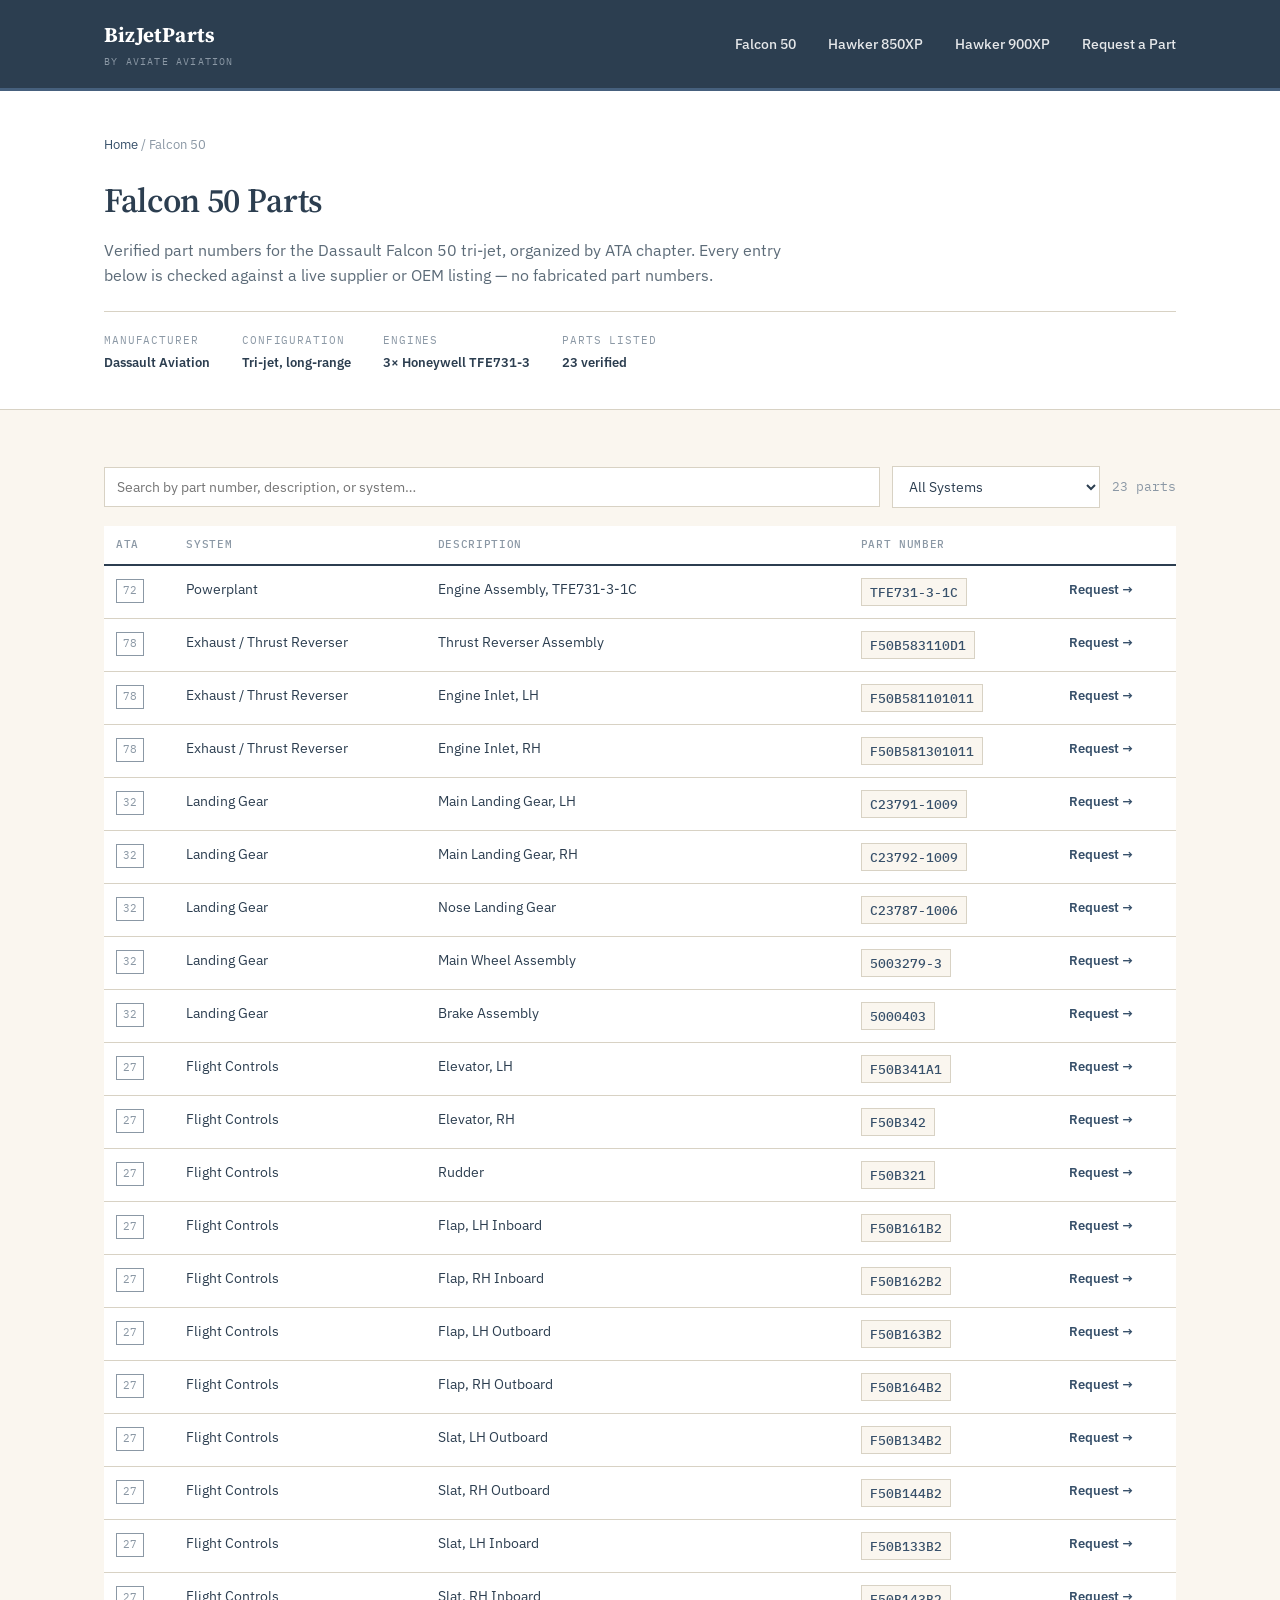
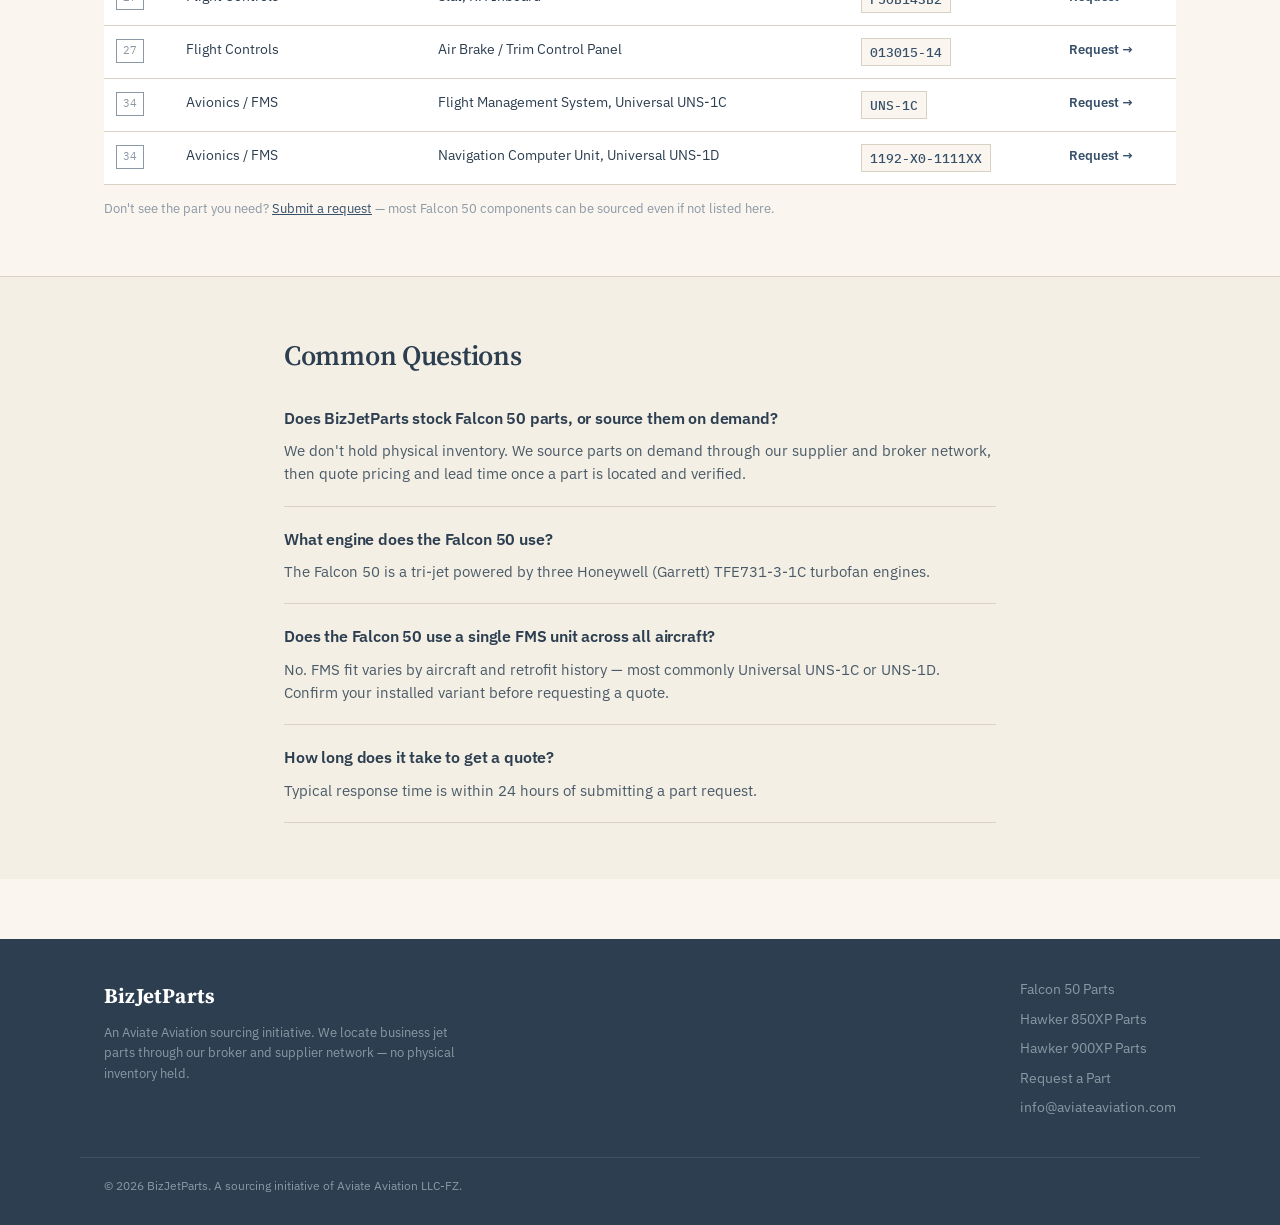
==== falcon-50/index.html @ a2034f8b "Add Falcon 50 parts page" ====
<!DOCTYPE html>
<html lang="en">
<head>
<meta charset="UTF-8">
<meta name="viewport" content="width=device-width, initial-scale=1.0">
<title>Falcon 50 Parts | Verified Part Numbers by ATA Chapter | BizJetParts</title>
<meta name="description" content="Dassault Falcon 50 parts sourcing — verified part numbers for TFE731-3 engines, landing gear, flight controls, and flap/slat assemblies. Submit a request and get a quote within 24 hours.">
<link rel="canonical" href="https://www.bizjetparts.com/falcon-50/">
<link rel="preconnect" href="https://fonts.googleapis.com">
<link rel="preconnect" href="https://fonts.gstatic.com" crossorigin>
<link rel="stylesheet" href="https://fonts.googleapis.com/css2?family=Source+Serif+4:opsz,wght@8..60,400;8..60,600;8..60,700&family=IBM+Plex+Sans:wght@400;500;600&family=IBM+Plex+Mono:wght@400;500&display=swap">
<meta name="theme-color" content="#2C3E50">
<link rel="icon" href="data:image/svg+xml,%3Csvg xmlns='http://www.w3.org/2000/svg' viewBox='0 0 100 100'%3E%3Crect width='100' height='100' fill='%232C3E50'/%3E%3Ctext x='50' y='68' font-size='60' fill='%23FAF6EF' text-anchor='middle' font-family='Georgia,serif'%3EB%3C/text%3E%3C/svg%3E">
<link rel="stylesheet" href="../css/style.css">

<meta property="og:title" content="Falcon 50 Parts | BizJetParts">
<meta property="og:description" content="Verified Dassault Falcon 50 part numbers by ATA chapter — engine, landing gear, and flight control components.">
<meta property="og:type" content="website">

<script type="application/ld+json">
{
  "@context": "https://schema.org",
  "@type": "BreadcrumbList",
  "itemListElement": [
    {"@type":"ListItem","position":1,"name":"Home","item":"https://www.bizjetparts.com/"},
    {"@type":"ListItem","position":2,"name":"Falcon 50 Parts","item":"https://www.bizjetparts.com/falcon-50/"}
  ]
}
</script>

<script type="application/ld+json">
{
  "@context": "https://schema.org",
  "@type": "ItemList",
  "name": "Dassault Falcon 50 Verified Parts",
  "itemListElement": [
    {"@type":"Product","position":1,"name":"Engine Assembly, TFE731-3-1C","sku":"TFE731-3-1C","category":"Powerplant","brand":"Honeywell","isAccessoryOrSparePartFor":"Dassault Falcon 50"},
    {"@type":"Product","position":2,"name":"Thrust Reverser Assembly","sku":"F50B583110D1","category":"Exhaust / Thrust Reverser","isAccessoryOrSparePartFor":"Dassault Falcon 50"},
    {"@type":"Product","position":3,"name":"Engine Inlet, LH","sku":"F50B581101011","category":"Exhaust / Thrust Reverser","isAccessoryOrSparePartFor":"Dassault Falcon 50"},
    {"@type":"Product","position":4,"name":"Main Landing Gear, LH","sku":"C23791-1009","category":"Landing Gear","isAccessoryOrSparePartFor":"Dassault Falcon 50"},
    {"@type":"Product","position":5,"name":"Nose Landing Gear","sku":"C23787-1006","category":"Landing Gear","isAccessoryOrSparePartFor":"Dassault Falcon 50"},
    {"@type":"Product","position":6,"name":"Main Wheel Assembly","sku":"5003279-3","category":"Landing Gear","isAccessoryOrSparePartFor":"Dassault Falcon 50"},
    {"@type":"Product","position":7,"name":"Elevator, LH","sku":"F50B341A1","category":"Flight Controls","isAccessoryOrSparePartFor":"Dassault Falcon 50"},
    {"@type":"Product","position":8,"name":"Rudder","sku":"F50B321","category":"Flight Controls","isAccessoryOrSparePartFor":"Dassault Falcon 50"},
    {"@type":"Product","position":9,"name":"Flight Management System, Universal UNS-1C","sku":"UNS-1C","category":"Avionics / FMS","brand":"Universal Avionics","isAccessoryOrSparePartFor":"Dassault Falcon 50"}
  ]
}
</script>

<script type="application/ld+json">
{
  "@context": "https://schema.org",
  "@type": "FAQPage",
  "mainEntity": [
    {
      "@type": "Question",
      "name": "Does BizJetParts stock Falcon 50 parts, or source them on demand?",
      "acceptedAnswer": {"@type": "Answer", "text": "BizJetParts does not hold physical inventory. We source Falcon 50 parts on demand through our supplier and broker network, then quote pricing and lead time once a part is located and verified."}
    },
    {
      "@type": "Question",
      "name": "What engine does the Falcon 50 use?",
      "acceptedAnswer": {"@type": "Answer", "text": "The Falcon 50 is a tri-jet powered by three Honeywell (Garrett) TFE731-3-1C turbofan engines."}
    },
    {
      "@type": "Question",
      "name": "Does the Falcon 50 use a single FMS unit across all aircraft?",
      "acceptedAnswer": {"@type": "Answer", "text": "No. Falcon 50 FMS fit varies by aircraft and retrofit history, most commonly Universal UNS-1C or UNS-1D units. Confirm the installed variant before requesting a quote."}
    },
    {
      "@type": "Question",
      "name": "How long does it take to get a quote on a Falcon 50 part?",
      "acceptedAnswer": {"@type": "Answer", "text": "Typical response time is within 24 hours of submitting a part request."}
    }
  ]
}
</script>
</head>
<body>

<header class="site-header">
  <div class="container">
    <a href="/" class="brand">BizJetParts<small>by Aviate Aviation</small></a>
    <nav class="main-nav">
      <a href="/falcon-50/">Falcon 50</a>
      <a href="/hawker-850xp/">Hawker 850XP</a>
      <a href="/hawker-900xp/">Hawker 900XP</a>
      <a href="/request/">Request a Part</a>
    </nav>
  </div>
</header>

<main>
  <section class="aircraft-hero">
    <div class="container">
      <div class="breadcrumb"><a href="/">Home</a> / Falcon 50</div>
      <h1>Falcon 50 Parts</h1>
      <p class="tagline">Verified part numbers for the Dassault Falcon 50 tri-jet, organized by ATA chapter. Every entry below is checked against a live supplier or OEM listing — no fabricated part numbers.</p>
      <div class="spec-strip">
        <div><div class="label">Manufacturer</div><div class="value">Dassault Aviation</div></div>
        <div><div class="label">Configuration</div><div class="value">Tri-jet, long-range</div></div>
        <div><div class="label">Engines</div><div class="value">3× Honeywell TFE731-3</div></div>
        <div><div class="label">Parts Listed</div><div class="value">23 verified</div></div>
      </div>
    </div>
  </section>

  <section class="section">
    <div class="container">
      <div class="parts-toolbar">
        <input type="text" id="partSearch" placeholder="Search by part number, description, or system…" onkeyup="filterParts()">
        <select id="systemFilter" onchange="filterParts()">
          <option value="">All Systems</option>
          <option value="Powerplant">Powerplant</option>
          <option value="Exhaust / Thrust Reverser">Exhaust / Thrust Reverser</option>
          <option value="Landing Gear">Landing Gear</option>
          <option value="Flight Controls">Flight Controls</option>
          <option value="Avionics / FMS">Avionics / FMS</option>
        </select>
        <span class="parts-count" id="partsCount">23 parts</span>
      </div>

      <div class="table-scroll">
      <table class="parts-table" id="partsTable">
        <thead>
          <tr><th>ATA</th><th>System</th><th>Description</th><th>Part Number</th><th></th></tr>
        </thead>
        <tbody>
          <tr data-system="Powerplant"><td><span class="ata-badge">72</span></td><td>Powerplant</td><td>Engine Assembly, TFE731-3-1C</td><td><span class="pn-tag">TFE731-3-1C</span></td><td><a class="req-link" href="/request/?part=TFE731-3-1C&ac=falcon-50">Request →</a></td></tr>
          <tr data-system="Exhaust / Thrust Reverser"><td><span class="ata-badge">78</span></td><td>Exhaust / Thrust Reverser</td><td>Thrust Reverser Assembly</td><td><span class="pn-tag">F50B583110D1</span></td><td><a class="req-link" href="/request/?part=F50B583110D1&ac=falcon-50">Request →</a></td></tr>
          <tr data-system="Exhaust / Thrust Reverser"><td><span class="ata-badge">78</span></td><td>Exhaust / Thrust Reverser</td><td>Engine Inlet, LH</td><td><span class="pn-tag">F50B581101011</span></td><td><a class="req-link" href="/request/?part=F50B581101011&ac=falcon-50">Request →</a></td></tr>
          <tr data-system="Exhaust / Thrust Reverser"><td><span class="ata-badge">78</span></td><td>Exhaust / Thrust Reverser</td><td>Engine Inlet, RH</td><td><span class="pn-tag">F50B581301011</span></td><td><a class="req-link" href="/request/?part=F50B581301011&ac=falcon-50">Request →</a></td></tr>
          <tr data-system="Landing Gear"><td><span class="ata-badge">32</span></td><td>Landing Gear</td><td>Main Landing Gear, LH</td><td><span class="pn-tag">C23791-1009</span></td><td><a class="req-link" href="/request/?part=C23791-1009&ac=falcon-50">Request →</a></td></tr>
          <tr data-system="Landing Gear"><td><span class="ata-badge">32</span></td><td>Landing Gear</td><td>Main Landing Gear, RH</td><td><span class="pn-tag">C23792-1009</span></td><td><a class="req-link" href="/request/?part=C23792-1009&ac=falcon-50">Request →</a></td></tr>
          <tr data-system="Landing Gear"><td><span class="ata-badge">32</span></td><td>Landing Gear</td><td>Nose Landing Gear</td><td><span class="pn-tag">C23787-1006</span></td><td><a class="req-link" href="/request/?part=C23787-1006&ac=falcon-50">Request →</a></td></tr>
          <tr data-system="Landing Gear"><td><span class="ata-badge">32</span></td><td>Landing Gear</td><td>Main Wheel Assembly</td><td><span class="pn-tag">5003279-3</span></td><td><a class="req-link" href="/request/?part=5003279-3&ac=falcon-50">Request →</a></td></tr>
          <tr data-system="Landing Gear"><td><span class="ata-badge">32</span></td><td>Landing Gear</td><td>Brake Assembly</td><td><span class="pn-tag">5000403</span></td><td><a class="req-link" href="/request/?part=5000403&ac=falcon-50">Request →</a></td></tr>
          <tr data-system="Flight Controls"><td><span class="ata-badge">27</span></td><td>Flight Controls</td><td>Elevator, LH</td><td><span class="pn-tag">F50B341A1</span></td><td><a class="req-link" href="/request/?part=F50B341A1&ac=falcon-50">Request →</a></td></tr>
          <tr data-system="Flight Controls"><td><span class="ata-badge">27</span></td><td>Flight Controls</td><td>Elevator, RH</td><td><span class="pn-tag">F50B342</span></td><td><a class="req-link" href="/request/?part=F50B342&ac=falcon-50">Request →</a></td></tr>
          <tr data-system="Flight Controls"><td><span class="ata-badge">27</span></td><td>Flight Controls</td><td>Rudder</td><td><span class="pn-tag">F50B321</span></td><td><a class="req-link" href="/request/?part=F50B321&ac=falcon-50">Request →</a></td></tr>
          <tr data-system="Flight Controls"><td><span class="ata-badge">27</span></td><td>Flight Controls</td><td>Flap, LH Inboard</td><td><span class="pn-tag">F50B161B2</span></td><td><a class="req-link" href="/request/?part=F50B161B2&ac=falcon-50">Request →</a></td></tr>
          <tr data-system="Flight Controls"><td><span class="ata-badge">27</span></td><td>Flight Controls</td><td>Flap, RH Inboard</td><td><span class="pn-tag">F50B162B2</span></td><td><a class="req-link" href="/request/?part=F50B162B2&ac=falcon-50">Request →</a></td></tr>
          <tr data-system="Flight Controls"><td><span class="ata-badge">27</span></td><td>Flight Controls</td><td>Flap, LH Outboard</td><td><span class="pn-tag">F50B163B2</span></td><td><a class="req-link" href="/request/?part=F50B163B2&ac=falcon-50">Request →</a></td></tr>
          <tr data-system="Flight Controls"><td><span class="ata-badge">27</span></td><td>Flight Controls</td><td>Flap, RH Outboard</td><td><span class="pn-tag">F50B164B2</span></td><td><a class="req-link" href="/request/?part=F50B164B2&ac=falcon-50">Request →</a></td></tr>
          <tr data-system="Flight Controls"><td><span class="ata-badge">27</span></td><td>Flight Controls</td><td>Slat, LH Outboard</td><td><span class="pn-tag">F50B134B2</span></td><td><a class="req-link" href="/request/?part=F50B134B2&ac=falcon-50">Request →</a></td></tr>
          <tr data-system="Flight Controls"><td><span class="ata-badge">27</span></td><td>Flight Controls</td><td>Slat, RH Outboard</td><td><span class="pn-tag">F50B144B2</span></td><td><a class="req-link" href="/request/?part=F50B144B2&ac=falcon-50">Request →</a></td></tr>
          <tr data-system="Flight Controls"><td><span class="ata-badge">27</span></td><td>Flight Controls</td><td>Slat, LH Inboard</td><td><span class="pn-tag">F50B133B2</span></td><td><a class="req-link" href="/request/?part=F50B133B2&ac=falcon-50">Request →</a></td></tr>
          <tr data-system="Flight Controls"><td><span class="ata-badge">27</span></td><td>Flight Controls</td><td>Slat, RH Inboard</td><td><span class="pn-tag">F50B143B2</span></td><td><a class="req-link" href="/request/?part=F50B143B2&ac=falcon-50">Request →</a></td></tr>
          <tr data-system="Flight Controls"><td><span class="ata-badge">27</span></td><td>Flight Controls</td><td>Air Brake / Trim Control Panel</td><td><span class="pn-tag">013015-14</span></td><td><a class="req-link" href="/request/?part=013015-14&ac=falcon-50">Request →</a></td></tr>
          <tr data-system="Avionics / FMS"><td><span class="ata-badge">34</span></td><td>Avionics / FMS</td><td>Flight Management System, Universal UNS-1C</td><td><span class="pn-tag">UNS-1C</span></td><td><a class="req-link" href="/request/?part=UNS-1C&ac=falcon-50">Request →</a></td></tr>
          <tr data-system="Avionics / FMS"><td><span class="ata-badge">34</span></td><td>Avionics / FMS</td><td>Navigation Computer Unit, Universal UNS-1D</td><td><span class="pn-tag">1192-X0-1111XX</span></td><td><a class="req-link" href="/request/?part=1192-X0-1111XX&ac=falcon-50">Request →</a></td></tr>
        </tbody>
      </table>
      </div>
      <p style="font-size:13px; color:var(--steel); margin-top:14px;">Don't see the part you need? <a href="/request/?ac=falcon-50">Submit a request</a> — most Falcon 50 components can be sourced even if not listed here.</p>
    </div>
  </section>

  <section class="section" style="background:#F3EFE4; border-top:1px solid var(--rule);">
    <div class="container" style="max-width:760px;">
      <h2>Common Questions</h2>
      <div class="faq-item">
        <h3>Does BizJetParts stock Falcon 50 parts, or source them on demand?</h3>
        <p>We don't hold physical inventory. We source parts on demand through our supplier and broker network, then quote pricing and lead time once a part is located and verified.</p>
      </div>
      <div class="faq-item">
        <h3>What engine does the Falcon 50 use?</h3>
        <p>The Falcon 50 is a tri-jet powered by three Honeywell (Garrett) TFE731-3-1C turbofan engines.</p>
      </div>
      <div class="faq-item">
        <h3>Does the Falcon 50 use a single FMS unit across all aircraft?</h3>
        <p>No. FMS fit varies by aircraft and retrofit history — most commonly Universal UNS-1C or UNS-1D. Confirm your installed variant before requesting a quote.</p>
      </div>
      <div class="faq-item">
        <h3>How long does it take to get a quote?</h3>
        <p>Typical response time is within 24 hours of submitting a part request.</p>
      </div>
    </div>
  </section>
</main>

<footer class="site-footer">
  <div class="container foot-grid">
    <div class="brand-block">
      <a href="/" class="brand">BizJetParts</a>
      <p>An Aviate Aviation sourcing initiative. We locate business jet parts through our broker and supplier network — no physical inventory held.</p>
    </div>
    <div class="foot-links">
      <a href="/falcon-50/">Falcon 50 Parts</a>
      <a href="/hawker-850xp/">Hawker 850XP Parts</a>
      <a href="/hawker-900xp/">Hawker 900XP Parts</a>
      <a href="/request/">Request a Part</a>
      <a href="mailto:info@aviateaviation.com">info@aviateaviation.com</a>
    </div>
  </div>
  <div class="container copyright">© 2026 BizJetParts. A sourcing initiative of Aviate Aviation LLC-FZ.</div>
</footer>

<script>
function filterParts() {
  const q = document.getElementById('partSearch').value.toLowerCase();
  const sys = document.getElementById('systemFilter').value;
  const rows = document.querySelectorAll('#partsTable tbody tr');
  let visible = 0;
  rows.forEach(r => {
    const text = r.textContent.toLowerCase();
    const matchesText = text.includes(q);
    const matchesSys = !sys || r.dataset.system === sys;
    const show = matchesText && matchesSys;
    r.style.display = show ? '' : 'none';
    if (show) visible++;
  });
  document.getElementById('partsCount').textContent = visible + ' parts';
}
</script>

</body>
</html>
---- css/style.css ----
:root {
  --charcoal: #2C3E50;
  --cream: #FAF6EF;
  --slate: #46607D;
  --slate-dark: #37506A;
  --steel: #8B98A5;
  --white: #FFFFFF;
  --rule: #D8D2C4;
}

* { margin: 0; padding: 0; box-sizing: border-box; }

html { scroll-behavior: smooth; }

body {
  font-family: 'IBM Plex Sans', -apple-system, sans-serif;
  background: var(--cream);
  color: var(--charcoal);
  line-height: 1.6;
  font-size: 16px;
}

h1, h2, h3 {
  font-family: 'Source Serif 4', Georgia, serif;
  font-weight: 600;
  color: var(--charcoal);
  letter-spacing: -0.01em;
}

a { color: var(--slate-dark); }
a:focus-visible, button:focus-visible, input:focus-visible, select:focus-visible {
  outline: 2px solid var(--slate-dark);
  outline-offset: 2px;
}

.container { max-width: 1120px; margin: 0 auto; padding: 0 24px; }

/* HEADER */
header.site-header {
  background: var(--charcoal);
  border-bottom: 3px solid var(--slate);
}
header.site-header .container {
  display: flex; align-items: center; justify-content: space-between;
  padding: 18px 24px;
}
.brand {
  font-family: 'Source Serif 4', serif;
  font-size: 21px; font-weight: 700; color: var(--white);
  text-decoration: none; letter-spacing: 0.01em;
}
.brand small {
  display: block; font-family: 'IBM Plex Mono', monospace;
  font-size: 10px; font-weight: 400; letter-spacing: 0.12em;
  color: var(--steel); text-transform: uppercase; margin-top: 2px;
}
nav.main-nav a {
  color: var(--white); text-decoration: none; margin-left: 28px;
  font-size: 14px; font-weight: 500; opacity: 0.88;
}
nav.main-nav a:hover { opacity: 1; text-decoration: underline; }

/* HERO */
.hero {
  padding: 64px 0 56px; border-bottom: 1px solid var(--rule);
}
.hero .eyebrow {
  font-family: 'IBM Plex Mono', monospace; font-size: 12px;
  letter-spacing: 0.14em; text-transform: uppercase; color: var(--slate-dark);
  margin-bottom: 14px; display: block;
}
.hero h1 { font-size: 40px; line-height: 1.15; max-width: 780px; margin-bottom: 18px; }
.hero p.lede { font-size: 18px; color: #4a5a68; max-width: 620px; margin-bottom: 28px; }
.hero-actions { display: flex; gap: 14px; flex-wrap: wrap; }

.btn {
  display: inline-block; padding: 13px 26px; font-size: 15px; font-weight: 600;
  text-decoration: none; border-radius: 2px; font-family: 'IBM Plex Sans', sans-serif;
  transition: background 0.15s, color 0.15s;
}
.btn-primary { background: var(--slate); color: var(--white); }
.btn-primary:hover { background: var(--slate-dark); }
.btn-secondary { background: transparent; color: var(--charcoal); border: 1.5px solid var(--charcoal); }
.btn-secondary:hover { background: var(--charcoal); color: var(--white); }

/* AIRCRAFT GRID */
.section { padding: 56px 0; }
.section h2 { font-size: 28px; margin-bottom: 8px; }
.section .section-sub { color: #5c6b78; margin-bottom: 32px; max-width: 640px; }

.aircraft-grid {
  display: grid; grid-template-columns: repeat(auto-fit, minmax(280px, 1fr)); gap: 20px;
}
.aircraft-card {
  background: var(--white); border: 1px solid var(--rule); padding: 26px;
  text-decoration: none; color: var(--charcoal); display: block;
  transition: border-color 0.15s, transform 0.15s;
}
.aircraft-card:hover { border-color: var(--slate); transform: translateY(-2px); }
.aircraft-card .plate {
  font-family: 'IBM Plex Mono', monospace; font-size: 11px; color: var(--steel);
  letter-spacing: 0.08em; margin-bottom: 10px; text-transform: uppercase;
}
.aircraft-card h3 { font-size: 21px; margin-bottom: 8px; }
.aircraft-card p { font-size: 14px; color: #5c6b78; margin-bottom: 14px; }
.aircraft-card .count {
  font-family: 'IBM Plex Mono', monospace; font-size: 13px; color: var(--slate-dark); font-weight: 500;
}

/* HOW IT WORKS */
.steps { display: grid; grid-template-columns: repeat(3, 1fr); gap: 28px; }
.step .num {
  font-family: 'IBM Plex Mono', monospace; font-size: 13px; color: var(--slate-dark);
  border: 1px solid var(--slate); width: 30px; height: 30px; display: flex;
  align-items: center; justify-content: center; margin-bottom: 14px;
}
.step h3 { font-size: 17px; margin-bottom: 8px; font-family: 'IBM Plex Sans', sans-serif; font-weight: 600; }
.step p { font-size: 14px; color: #5c6b78; }

/* AIRCRAFT PAGE HEADER */
.aircraft-hero { background: var(--white); border-bottom: 1px solid var(--rule); padding: 44px 0 36px; }
.breadcrumb { font-size: 13px; color: var(--steel); margin-bottom: 18px; }
.breadcrumb a { color: var(--slate-dark); text-decoration: none; }
.aircraft-hero h1 { font-size: 34px; margin-bottom: 10px; }
.aircraft-hero .tagline { color: #5c6b78; font-size: 16px; max-width: 680px; margin-bottom: 22px; }
.spec-strip { display: flex; gap: 32px; flex-wrap: wrap; border-top: 1px solid var(--rule); padding-top: 20px; }
.spec-strip div { font-size: 13px; }
.spec-strip .label { font-family: 'IBM Plex Mono', monospace; text-transform: uppercase; letter-spacing: 0.08em; color: var(--steel); font-size: 11px; margin-bottom: 3px; }
.spec-strip .value { font-weight: 600; }

/* PARTS TABLE */
.parts-toolbar { display: flex; gap: 12px; margin-bottom: 18px; flex-wrap: wrap; align-items: center; }
.parts-toolbar input, .parts-toolbar select {
  font-family: 'IBM Plex Sans', sans-serif; font-size: 14px; padding: 10px 12px;
  border: 1px solid var(--rule); background: var(--white); color: var(--charcoal);
}
.parts-toolbar input { flex: 1; min-width: 220px; }
.parts-count { font-size: 13px; color: var(--steel); margin-left: auto; font-family: 'IBM Plex Mono', monospace; }

table.parts-table { width: 100%; border-collapse: collapse; background: var(--white); font-size: 14px; }
table.parts-table thead th {
  text-align: left; font-family: 'IBM Plex Mono', monospace; font-size: 11px;
  text-transform: uppercase; letter-spacing: 0.06em; color: var(--steel);
  border-bottom: 2px solid var(--charcoal); padding: 10px 12px; font-weight: 500;
}
table.parts-table tbody td { padding: 12px; border-bottom: 1px solid var(--rule); vertical-align: top; }
table.parts-table tbody tr:hover { background: #F3EFE4; }
.pn-tag {
  display: inline-block; font-family: 'IBM Plex Mono', monospace; font-size: 12.5px;
  background: var(--cream); border: 1px solid var(--rule); padding: 3px 8px;
  color: var(--slate-dark); font-weight: 500;
}
.ata-badge {
  display: inline-block; font-family: 'IBM Plex Mono', monospace; font-size: 11px;
  border: 1px solid var(--steel); color: var(--steel); padding: 2px 6px; min-width: 24px;
  text-align: center;
}
.req-link { font-size: 13px; font-weight: 600; text-decoration: none; white-space: nowrap; }

/* FORM */
.form-wrap { max-width: 620px; }
.field { margin-bottom: 20px; }
.field label { display: block; font-size: 13px; font-weight: 600; margin-bottom: 6px; }
.field .hint { font-size: 12.5px; color: var(--steel); margin-top: 4px; }
.field input, .field select, .field textarea {
  width: 100%; padding: 11px 13px; font-family: 'IBM Plex Sans', sans-serif;
  font-size: 15px; border: 1px solid var(--rule); background: var(--white); color: var(--charcoal);
}
.field input:focus, .field select:focus, .field textarea:focus { border-color: var(--slate); }
.field-row { display: grid; grid-template-columns: 1fr 1fr; gap: 16px; }

/* FAQ */
.faq-item { border-bottom: 1px solid var(--rule); padding: 20px 0; }
.faq-item h3 { font-size: 16px; font-family: 'IBM Plex Sans', sans-serif; font-weight: 600; margin-bottom: 8px; }
.faq-item p { font-size: 14.5px; color: #4a5a68; }

/* FOOTER */
footer.site-footer { background: var(--charcoal); color: var(--white); padding: 40px 0 30px; margin-top: 60px; }
footer.site-footer .foot-grid { display: flex; justify-content: space-between; flex-wrap: wrap; gap: 24px; }
footer.site-footer .brand-block .brand { color: var(--white); }
footer.site-footer p { font-size: 13px; color: var(--steel); max-width: 360px; margin-top: 10px; }
footer.site-footer .foot-links a { display: block; color: var(--steel); text-decoration: none; font-size: 13.5px; margin-bottom: 8px; }
footer.site-footer .foot-links a:hover { color: var(--white); }
footer.site-footer .copyright { border-top: 1px solid #3d5165; margin-top: 30px; padding-top: 18px; font-size: 12px; color: var(--steel); }

/* Table horizontal scroll wrapper for small screens */
.table-scroll { overflow-x: auto; -webkit-overflow-scrolling: touch; }
.table-scroll table.parts-table { min-width: 640px; }

@media (max-width: 860px) {
  header.site-header .container { flex-wrap: wrap; row-gap: 12px; }
  nav.main-nav {
    width: 100%; display: flex; gap: 0; overflow-x: auto;
    -webkit-overflow-scrolling: touch; padding-bottom: 2px;
  }
  nav.main-nav a { margin-left: 0; margin-right: 22px; white-space: nowrap; flex-shrink: 0; }
}

@media (max-width: 720px) {
  .steps { grid-template-columns: 1fr; }
  .hero { padding: 44px 0 40px; }
  .hero h1 { font-size: 28px; }
  .hero p.lede { font-size: 16px; }
  .aircraft-hero h1 { font-size: 26px; }
  .field-row { grid-template-columns: 1fr; }
  .parts-toolbar { flex-direction: column; align-items: stretch; }
  .parts-toolbar select { width: 100%; }
  .parts-count { margin-left: 0; text-align: right; }
  .spec-strip { gap: 18px 24px; }
  .container { padding: 0 18px; }
  .btn { width: 100%; text-align: center; }
  .hero-actions { flex-direction: column; }
}

@media (max-width: 420px) {
  .hero h1 { font-size: 24px; }
  table.parts-table thead th, table.parts-table tbody td { padding: 9px 8px; font-size: 13px; }
}
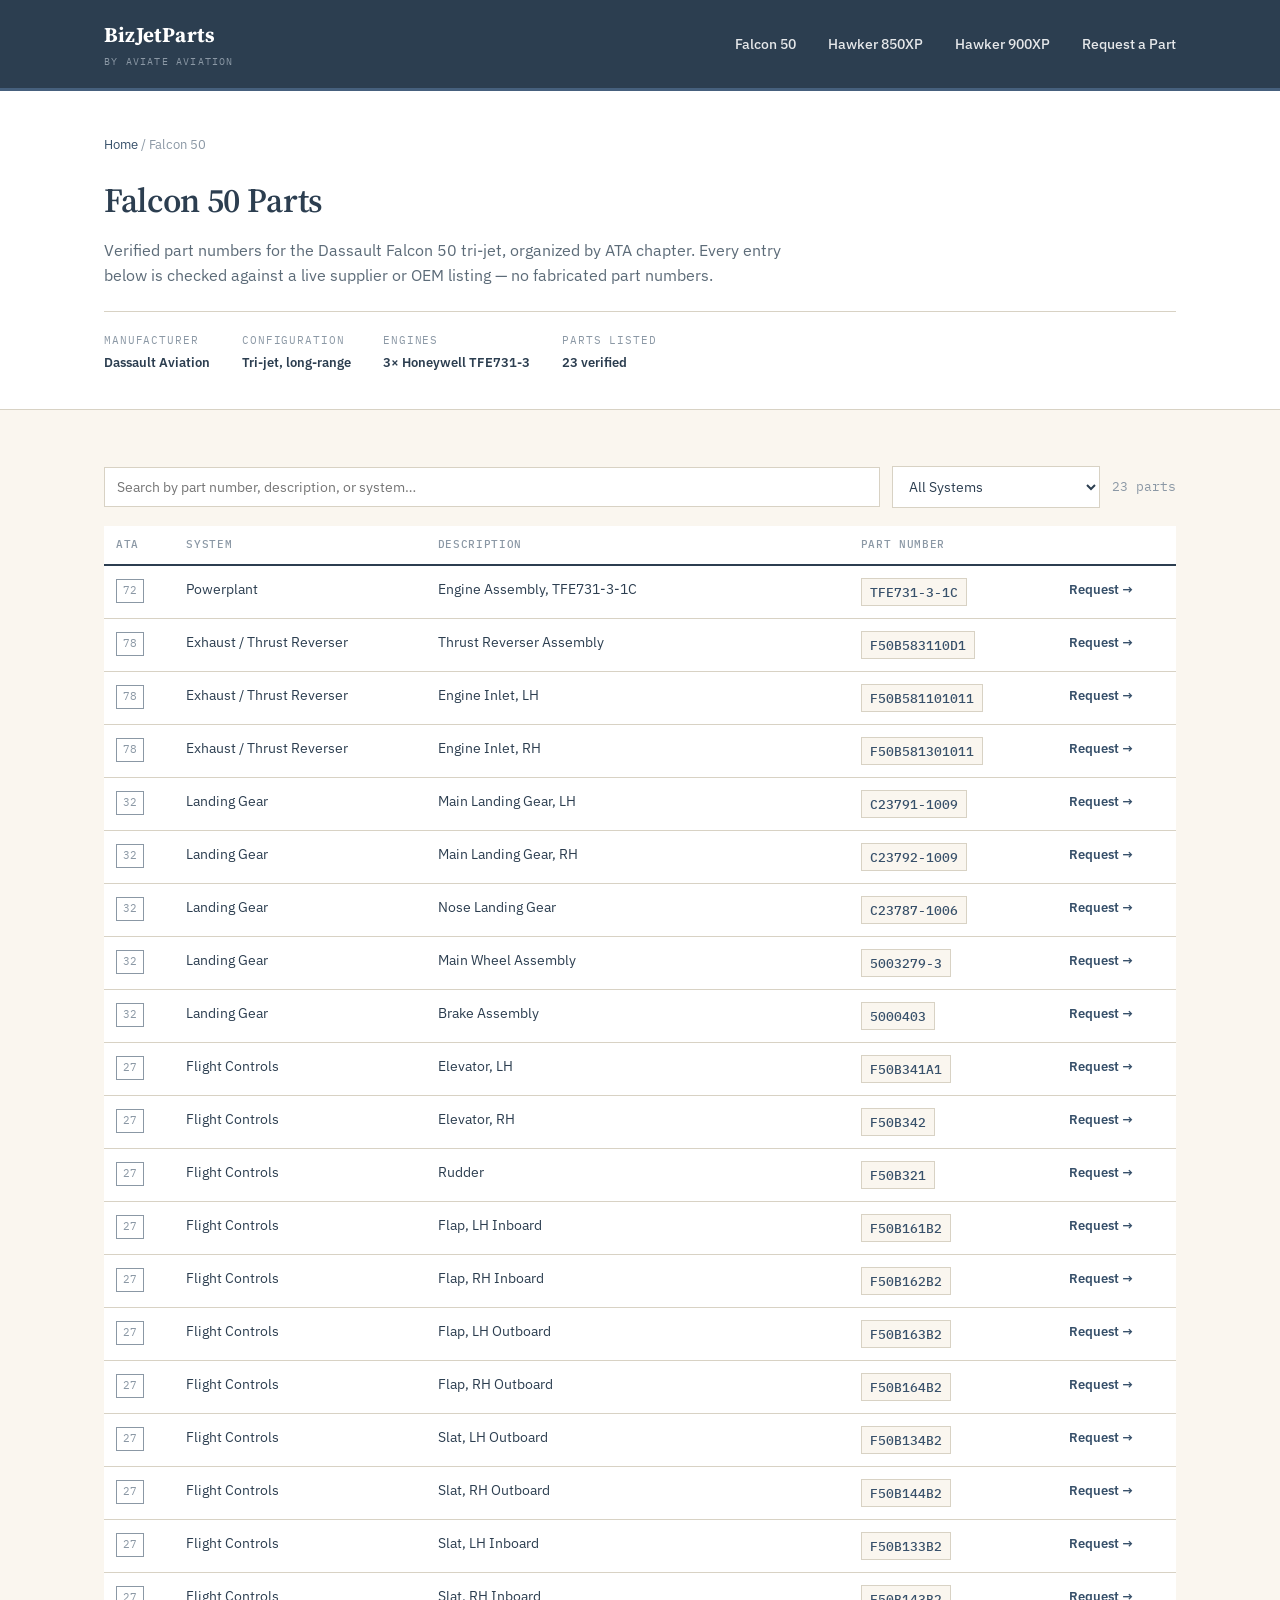
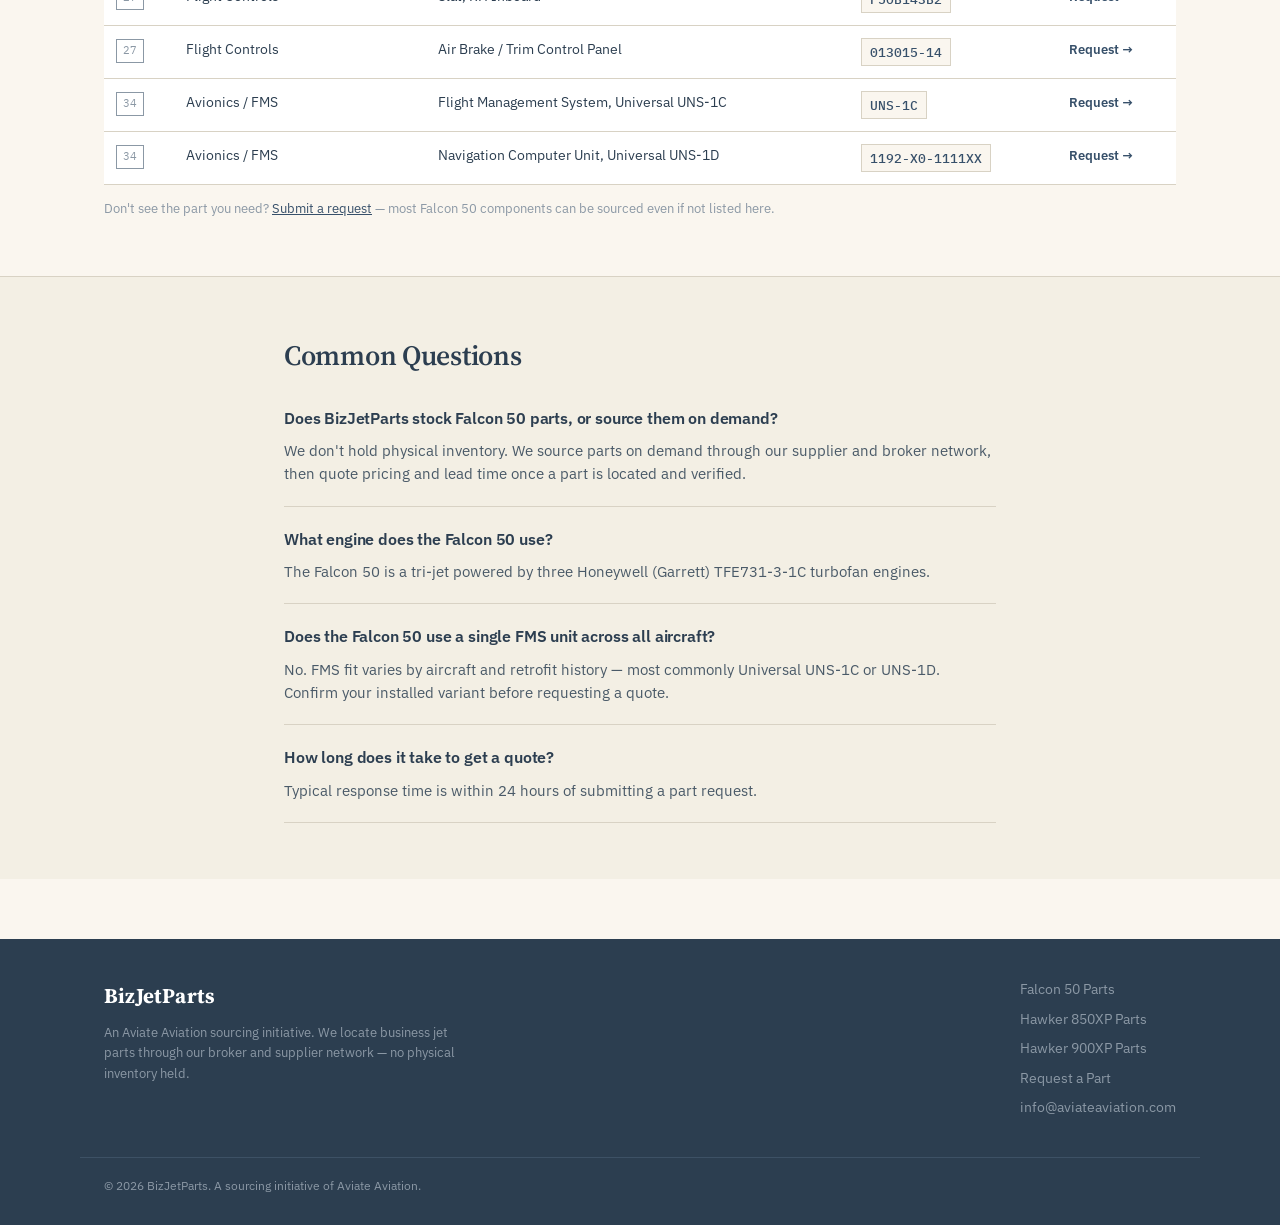
==== commit 7dbd6ac3: "Simplify legal name to Aviate Aviation in footer" ====
--- a/falcon-50/index.html
+++ b/falcon-50/index.html
@@ -193,7 +193,7 @@
       <a href="mailto:info@aviateaviation.com">info@aviateaviation.com</a>
     </div>
   </div>
-  <div class="container copyright">© 2026 BizJetParts. A sourcing initiative of Aviate Aviation LLC-FZ.</div>
+  <div class="container copyright">© 2026 BizJetParts. A sourcing initiative of Aviate Aviation.</div>
 </footer>
 
 <script>
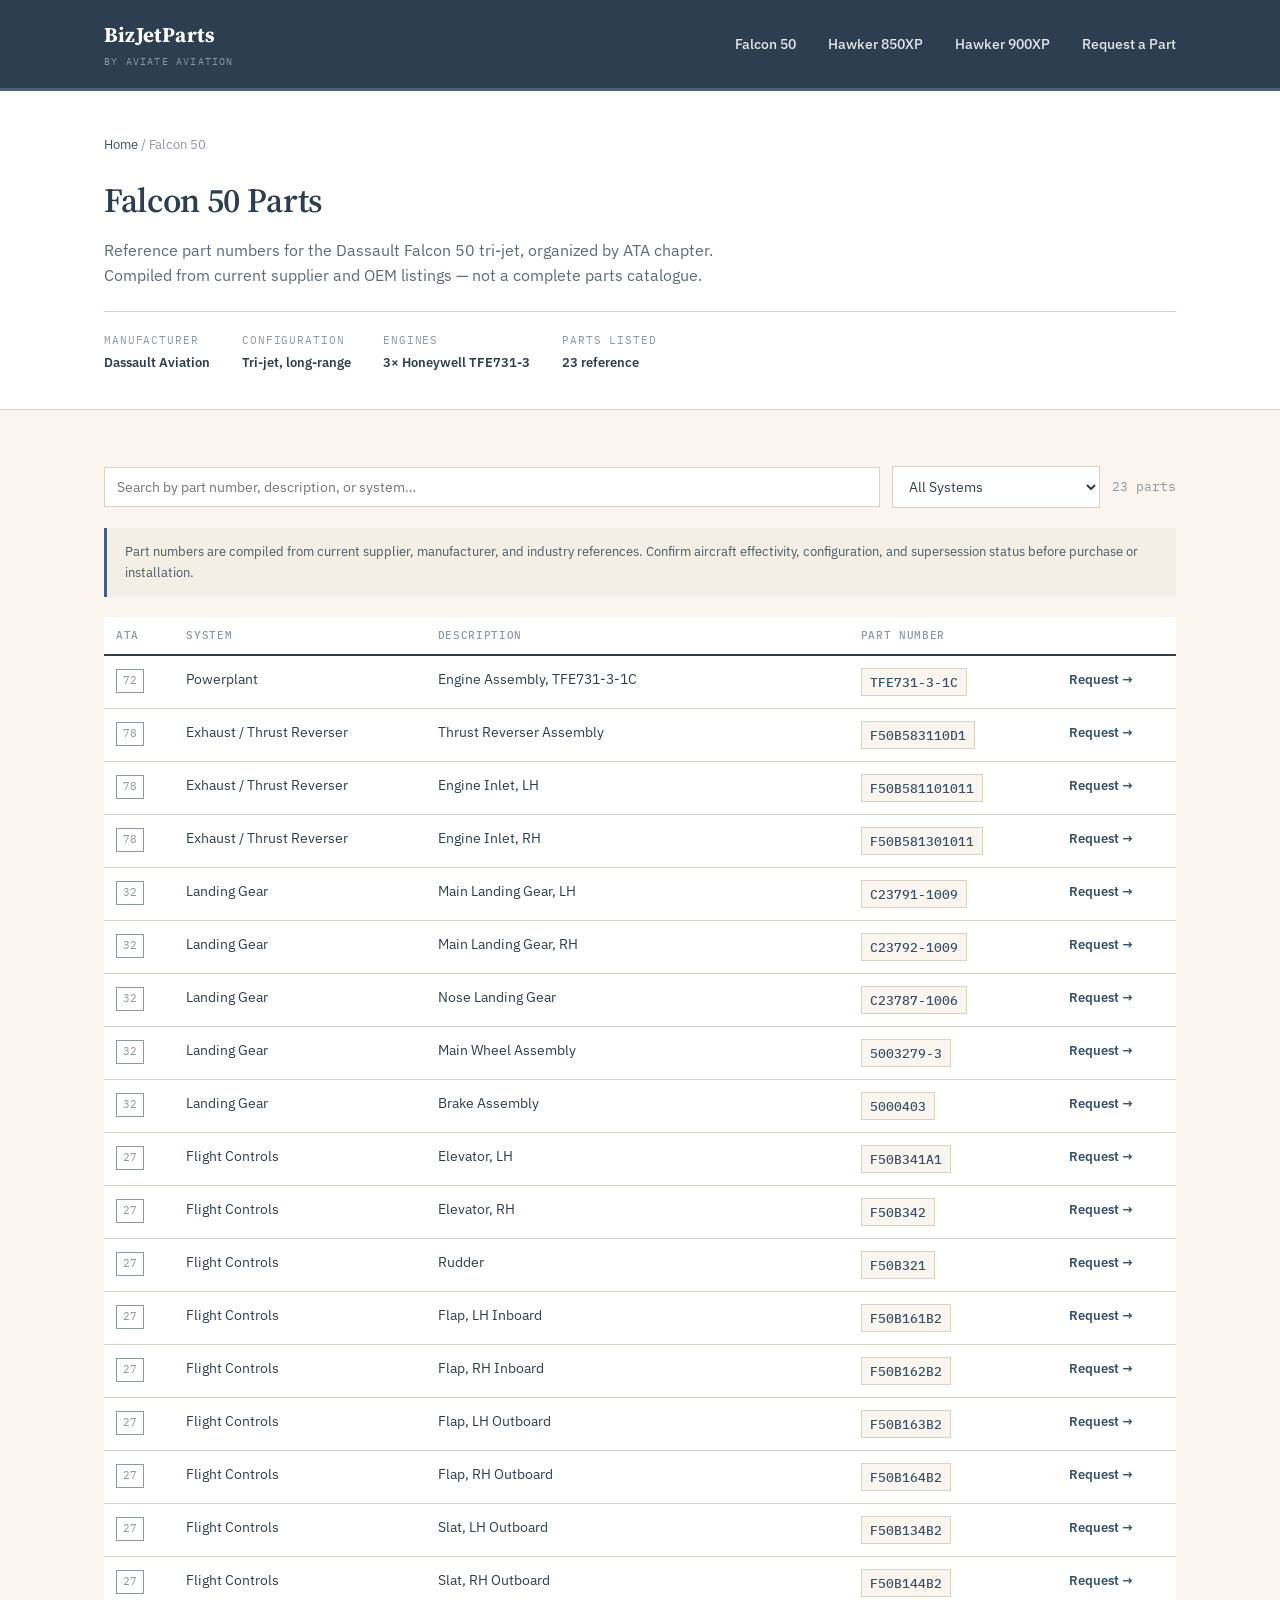
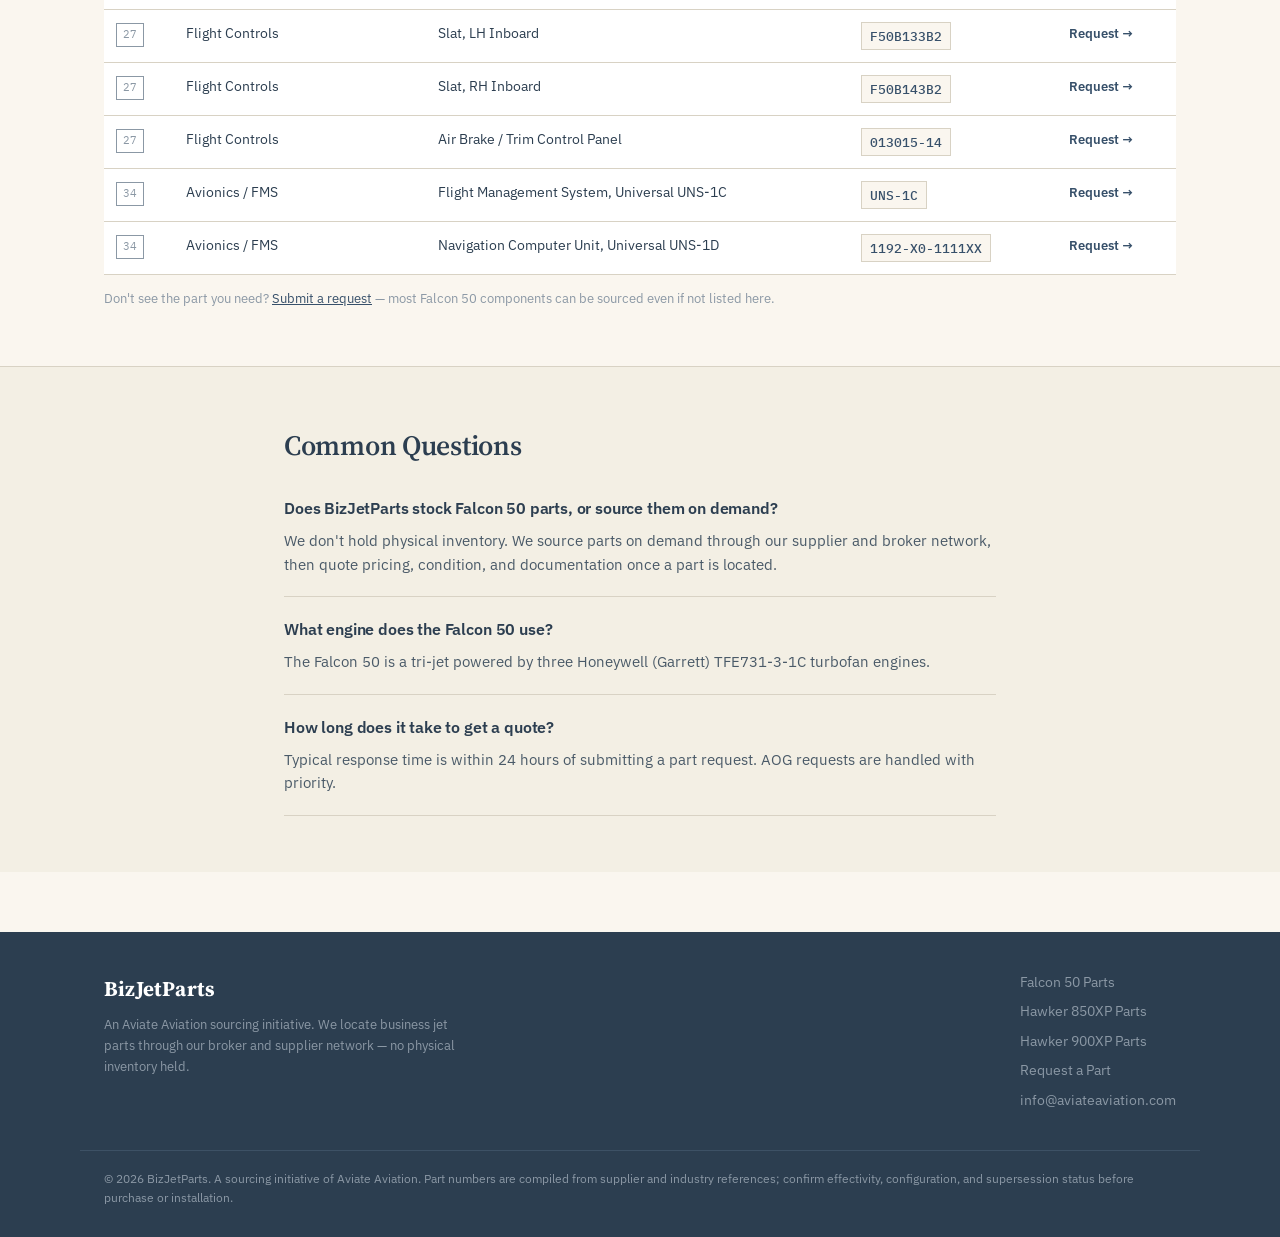
==== commit ab36cf6b: "Mobile overhaul: card table, hamburger nav, disclaimer, sticky CTA" ====
--- a/falcon-50/index.html
+++ b/falcon-50/index.html
@@ -3,8 +3,8 @@
 <head>
 <meta charset="UTF-8">
 <meta name="viewport" content="width=device-width, initial-scale=1.0">
-<title>Falcon 50 Parts | Verified Part Numbers by ATA Chapter | BizJetParts</title>
-<meta name="description" content="Dassault Falcon 50 parts sourcing — verified part numbers for TFE731-3 engines, landing gear, flight controls, and flap/slat assemblies. Submit a request and get a quote within 24 hours.">
+<title>Falcon 50 Parts | Reference Part Numbers by ATA Chapter | BizJetParts</title>
+<meta name="description" content="Dassault Falcon 50 parts sourcing — reference part numbers for TFE731-3 engines, landing gear, flight controls, and flap/slat assemblies. Submit a request and get a quote within 24 hours.">
 <link rel="canonical" href="https://www.bizjetparts.com/falcon-50/">
 <link rel="preconnect" href="https://fonts.googleapis.com">
 <link rel="preconnect" href="https://fonts.gstatic.com" crossorigin>
@@ -14,7 +14,7 @@
 <link rel="stylesheet" href="../css/style.css">
 
 <meta property="og:title" content="Falcon 50 Parts | BizJetParts">
-<meta property="og:description" content="Verified Dassault Falcon 50 part numbers by ATA chapter — engine, landing gear, and flight control components.">
+<meta property="og:description" content="Reference Dassault Falcon 50 part numbers by ATA chapter — engine, landing gear, and flight control components.">
 <meta property="og:type" content="website">
 
 <script type="application/ld+json">
@@ -32,17 +32,13 @@
 {
   "@context": "https://schema.org",
   "@type": "ItemList",
-  "name": "Dassault Falcon 50 Verified Parts",
+  "name": "Dassault Falcon 50 Reference Parts",
   "itemListElement": [
     {"@type":"Product","position":1,"name":"Engine Assembly, TFE731-3-1C","sku":"TFE731-3-1C","category":"Powerplant","brand":"Honeywell","isAccessoryOrSparePartFor":"Dassault Falcon 50"},
     {"@type":"Product","position":2,"name":"Thrust Reverser Assembly","sku":"F50B583110D1","category":"Exhaust / Thrust Reverser","isAccessoryOrSparePartFor":"Dassault Falcon 50"},
-    {"@type":"Product","position":3,"name":"Engine Inlet, LH","sku":"F50B581101011","category":"Exhaust / Thrust Reverser","isAccessoryOrSparePartFor":"Dassault Falcon 50"},
-    {"@type":"Product","position":4,"name":"Main Landing Gear, LH","sku":"C23791-1009","category":"Landing Gear","isAccessoryOrSparePartFor":"Dassault Falcon 50"},
-    {"@type":"Product","position":5,"name":"Nose Landing Gear","sku":"C23787-1006","category":"Landing Gear","isAccessoryOrSparePartFor":"Dassault Falcon 50"},
-    {"@type":"Product","position":6,"name":"Main Wheel Assembly","sku":"5003279-3","category":"Landing Gear","isAccessoryOrSparePartFor":"Dassault Falcon 50"},
-    {"@type":"Product","position":7,"name":"Elevator, LH","sku":"F50B341A1","category":"Flight Controls","isAccessoryOrSparePartFor":"Dassault Falcon 50"},
-    {"@type":"Product","position":8,"name":"Rudder","sku":"F50B321","category":"Flight Controls","isAccessoryOrSparePartFor":"Dassault Falcon 50"},
-    {"@type":"Product","position":9,"name":"Flight Management System, Universal UNS-1C","sku":"UNS-1C","category":"Avionics / FMS","brand":"Universal Avionics","isAccessoryOrSparePartFor":"Dassault Falcon 50"}
+    {"@type":"Product","position":3,"name":"Main Landing Gear, LH","sku":"C23791-1009","category":"Landing Gear","isAccessoryOrSparePartFor":"Dassault Falcon 50"},
+    {"@type":"Product","position":4,"name":"Elevator, LH","sku":"F50B341A1","category":"Flight Controls","isAccessoryOrSparePartFor":"Dassault Falcon 50"},
+    {"@type":"Product","position":5,"name":"Flight Management System, Universal UNS-1C","sku":"UNS-1C","category":"Avionics / FMS","brand":"Universal Avionics","isAccessoryOrSparePartFor":"Dassault Falcon 50"}
   ]
 }
 </script>
@@ -55,7 +51,7 @@
     {
       "@type": "Question",
       "name": "Does BizJetParts stock Falcon 50 parts, or source them on demand?",
-      "acceptedAnswer": {"@type": "Answer", "text": "BizJetParts does not hold physical inventory. We source Falcon 50 parts on demand through our supplier and broker network, then quote pricing and lead time once a part is located and verified."}
+      "acceptedAnswer": {"@type": "Answer", "text": "BizJetParts does not hold physical inventory. We source Falcon 50 parts on demand through our supplier and broker network, then quote pricing, condition, and documentation once a part is located."}
     },
     {
       "@type": "Question",
@@ -64,19 +60,14 @@
     },
     {
       "@type": "Question",
-      "name": "Does the Falcon 50 use a single FMS unit across all aircraft?",
-      "acceptedAnswer": {"@type": "Answer", "text": "No. Falcon 50 FMS fit varies by aircraft and retrofit history, most commonly Universal UNS-1C or UNS-1D units. Confirm the installed variant before requesting a quote."}
-    },
-    {
-      "@type": "Question",
       "name": "How long does it take to get a quote on a Falcon 50 part?",
-      "acceptedAnswer": {"@type": "Answer", "text": "Typical response time is within 24 hours of submitting a part request."}
+      "acceptedAnswer": {"@type": "Answer", "text": "Typical response time is within 24 hours of submitting a part request. AOG requests are handled with priority."}
     }
   ]
 }
 </script>
 </head>
-<body>
+<body class="has-sticky-cta">
 
 <header class="site-header">
   <div class="container">
@@ -87,20 +78,29 @@
       <a href="/hawker-900xp/">Hawker 900XP</a>
       <a href="/request/">Request a Part</a>
     </nav>
+    <button class="hamburger-btn" onclick="toggleMobileMenu()" aria-label="Open menu">&#9776;</button>
   </div>
 </header>
+<div class="mobile-menu-overlay" id="mobileMenuOverlay" onclick="closeMobileMenu()"></div>
+<div class="mobile-menu" id="mobileMenu">
+  <button class="mobile-menu-close" onclick="closeMobileMenu()" aria-label="Close menu">&times;</button>
+  <a href="/falcon-50/">Falcon 50</a>
+  <a href="/hawker-850xp/">Hawker 850XP</a>
+  <a href="/hawker-900xp/">Hawker 900XP</a>
+  <a href="/request/" class="mobile-request-btn">Request a Part</a>
+</div>
 
 <main>
   <section class="aircraft-hero">
     <div class="container">
       <div class="breadcrumb"><a href="/">Home</a> / Falcon 50</div>
       <h1>Falcon 50 Parts</h1>
-      <p class="tagline">Verified part numbers for the Dassault Falcon 50 tri-jet, organized by ATA chapter. Every entry below is checked against a live supplier or OEM listing — no fabricated part numbers.</p>
+      <p class="tagline">Reference part numbers for the Dassault Falcon 50 tri-jet, organized by ATA chapter. Compiled from current supplier and OEM listings — not a complete parts catalogue.</p>
       <div class="spec-strip">
         <div><div class="label">Manufacturer</div><div class="value">Dassault Aviation</div></div>
         <div><div class="label">Configuration</div><div class="value">Tri-jet, long-range</div></div>
         <div><div class="label">Engines</div><div class="value">3× Honeywell TFE731-3</div></div>
-        <div><div class="label">Parts Listed</div><div class="value">23 verified</div></div>
+        <div><div class="label">Parts Listed</div><div class="value">23 reference</div></div>
       </div>
     </div>
   </section>
@@ -120,35 +120,37 @@
         <span class="parts-count" id="partsCount">23 parts</span>
       </div>
 
+      <div class="disclaimer-box">Part numbers are compiled from current supplier, manufacturer, and industry references. Confirm aircraft effectivity, configuration, and supersession status before purchase or installation.</div>
+
       <div class="table-scroll">
       <table class="parts-table" id="partsTable">
         <thead>
           <tr><th>ATA</th><th>System</th><th>Description</th><th>Part Number</th><th></th></tr>
         </thead>
         <tbody>
-          <tr data-system="Powerplant"><td><span class="ata-badge">72</span></td><td>Powerplant</td><td>Engine Assembly, TFE731-3-1C</td><td><span class="pn-tag">TFE731-3-1C</span></td><td><a class="req-link" href="/request/?part=TFE731-3-1C&ac=falcon-50">Request →</a></td></tr>
-          <tr data-system="Exhaust / Thrust Reverser"><td><span class="ata-badge">78</span></td><td>Exhaust / Thrust Reverser</td><td>Thrust Reverser Assembly</td><td><span class="pn-tag">F50B583110D1</span></td><td><a class="req-link" href="/request/?part=F50B583110D1&ac=falcon-50">Request →</a></td></tr>
-          <tr data-system="Exhaust / Thrust Reverser"><td><span class="ata-badge">78</span></td><td>Exhaust / Thrust Reverser</td><td>Engine Inlet, LH</td><td><span class="pn-tag">F50B581101011</span></td><td><a class="req-link" href="/request/?part=F50B581101011&ac=falcon-50">Request →</a></td></tr>
-          <tr data-system="Exhaust / Thrust Reverser"><td><span class="ata-badge">78</span></td><td>Exhaust / Thrust Reverser</td><td>Engine Inlet, RH</td><td><span class="pn-tag">F50B581301011</span></td><td><a class="req-link" href="/request/?part=F50B581301011&ac=falcon-50">Request →</a></td></tr>
-          <tr data-system="Landing Gear"><td><span class="ata-badge">32</span></td><td>Landing Gear</td><td>Main Landing Gear, LH</td><td><span class="pn-tag">C23791-1009</span></td><td><a class="req-link" href="/request/?part=C23791-1009&ac=falcon-50">Request →</a></td></tr>
-          <tr data-system="Landing Gear"><td><span class="ata-badge">32</span></td><td>Landing Gear</td><td>Main Landing Gear, RH</td><td><span class="pn-tag">C23792-1009</span></td><td><a class="req-link" href="/request/?part=C23792-1009&ac=falcon-50">Request →</a></td></tr>
-          <tr data-system="Landing Gear"><td><span class="ata-badge">32</span></td><td>Landing Gear</td><td>Nose Landing Gear</td><td><span class="pn-tag">C23787-1006</span></td><td><a class="req-link" href="/request/?part=C23787-1006&ac=falcon-50">Request →</a></td></tr>
-          <tr data-system="Landing Gear"><td><span class="ata-badge">32</span></td><td>Landing Gear</td><td>Main Wheel Assembly</td><td><span class="pn-tag">5003279-3</span></td><td><a class="req-link" href="/request/?part=5003279-3&ac=falcon-50">Request →</a></td></tr>
-          <tr data-system="Landing Gear"><td><span class="ata-badge">32</span></td><td>Landing Gear</td><td>Brake Assembly</td><td><span class="pn-tag">5000403</span></td><td><a class="req-link" href="/request/?part=5000403&ac=falcon-50">Request →</a></td></tr>
-          <tr data-system="Flight Controls"><td><span class="ata-badge">27</span></td><td>Flight Controls</td><td>Elevator, LH</td><td><span class="pn-tag">F50B341A1</span></td><td><a class="req-link" href="/request/?part=F50B341A1&ac=falcon-50">Request →</a></td></tr>
-          <tr data-system="Flight Controls"><td><span class="ata-badge">27</span></td><td>Flight Controls</td><td>Elevator, RH</td><td><span class="pn-tag">F50B342</span></td><td><a class="req-link" href="/request/?part=F50B342&ac=falcon-50">Request →</a></td></tr>
-          <tr data-system="Flight Controls"><td><span class="ata-badge">27</span></td><td>Flight Controls</td><td>Rudder</td><td><span class="pn-tag">F50B321</span></td><td><a class="req-link" href="/request/?part=F50B321&ac=falcon-50">Request →</a></td></tr>
-          <tr data-system="Flight Controls"><td><span class="ata-badge">27</span></td><td>Flight Controls</td><td>Flap, LH Inboard</td><td><span class="pn-tag">F50B161B2</span></td><td><a class="req-link" href="/request/?part=F50B161B2&ac=falcon-50">Request →</a></td></tr>
-          <tr data-system="Flight Controls"><td><span class="ata-badge">27</span></td><td>Flight Controls</td><td>Flap, RH Inboard</td><td><span class="pn-tag">F50B162B2</span></td><td><a class="req-link" href="/request/?part=F50B162B2&ac=falcon-50">Request →</a></td></tr>
-          <tr data-system="Flight Controls"><td><span class="ata-badge">27</span></td><td>Flight Controls</td><td>Flap, LH Outboard</td><td><span class="pn-tag">F50B163B2</span></td><td><a class="req-link" href="/request/?part=F50B163B2&ac=falcon-50">Request →</a></td></tr>
-          <tr data-system="Flight Controls"><td><span class="ata-badge">27</span></td><td>Flight Controls</td><td>Flap, RH Outboard</td><td><span class="pn-tag">F50B164B2</span></td><td><a class="req-link" href="/request/?part=F50B164B2&ac=falcon-50">Request →</a></td></tr>
-          <tr data-system="Flight Controls"><td><span class="ata-badge">27</span></td><td>Flight Controls</td><td>Slat, LH Outboard</td><td><span class="pn-tag">F50B134B2</span></td><td><a class="req-link" href="/request/?part=F50B134B2&ac=falcon-50">Request →</a></td></tr>
-          <tr data-system="Flight Controls"><td><span class="ata-badge">27</span></td><td>Flight Controls</td><td>Slat, RH Outboard</td><td><span class="pn-tag">F50B144B2</span></td><td><a class="req-link" href="/request/?part=F50B144B2&ac=falcon-50">Request →</a></td></tr>
-          <tr data-system="Flight Controls"><td><span class="ata-badge">27</span></td><td>Flight Controls</td><td>Slat, LH Inboard</td><td><span class="pn-tag">F50B133B2</span></td><td><a class="req-link" href="/request/?part=F50B133B2&ac=falcon-50">Request →</a></td></tr>
-          <tr data-system="Flight Controls"><td><span class="ata-badge">27</span></td><td>Flight Controls</td><td>Slat, RH Inboard</td><td><span class="pn-tag">F50B143B2</span></td><td><a class="req-link" href="/request/?part=F50B143B2&ac=falcon-50">Request →</a></td></tr>
-          <tr data-system="Flight Controls"><td><span class="ata-badge">27</span></td><td>Flight Controls</td><td>Air Brake / Trim Control Panel</td><td><span class="pn-tag">013015-14</span></td><td><a class="req-link" href="/request/?part=013015-14&ac=falcon-50">Request →</a></td></tr>
-          <tr data-system="Avionics / FMS"><td><span class="ata-badge">34</span></td><td>Avionics / FMS</td><td>Flight Management System, Universal UNS-1C</td><td><span class="pn-tag">UNS-1C</span></td><td><a class="req-link" href="/request/?part=UNS-1C&ac=falcon-50">Request →</a></td></tr>
-          <tr data-system="Avionics / FMS"><td><span class="ata-badge">34</span></td><td>Avionics / FMS</td><td>Navigation Computer Unit, Universal UNS-1D</td><td><span class="pn-tag">1192-X0-1111XX</span></td><td><a class="req-link" href="/request/?part=1192-X0-1111XX&ac=falcon-50">Request →</a></td></tr>
+          <tr data-system="Powerplant"><td><span class="ata-badge">72</span></td><td>Powerplant</td><td>Engine Assembly, TFE731-3-1C</td><td><span class="pn-tag">TFE731-3-1C</span></td><td><a class="req-link" href="/request/?part=TFE731-3-1C&ac=falcon-50" aria-label="Request part TFE731-3-1C, Engine Assembly">Request →</a></td></tr>
+          <tr data-system="Exhaust / Thrust Reverser"><td><span class="ata-badge">78</span></td><td>Exhaust / Thrust Reverser</td><td>Thrust Reverser Assembly</td><td><span class="pn-tag">F50B583110D1</span></td><td><a class="req-link" href="/request/?part=F50B583110D1&ac=falcon-50" aria-label="Request part F50B583110D1, Thrust Reverser Assembly">Request →</a></td></tr>
+          <tr data-system="Exhaust / Thrust Reverser"><td><span class="ata-badge">78</span></td><td>Exhaust / Thrust Reverser</td><td>Engine Inlet, LH</td><td><span class="pn-tag">F50B581101011</span></td><td><a class="req-link" href="/request/?part=F50B581101011&ac=falcon-50" aria-label="Request part F50B581101011, Engine Inlet LH">Request →</a></td></tr>
+          <tr data-system="Exhaust / Thrust Reverser"><td><span class="ata-badge">78</span></td><td>Exhaust / Thrust Reverser</td><td>Engine Inlet, RH</td><td><span class="pn-tag">F50B581301011</span></td><td><a class="req-link" href="/request/?part=F50B581301011&ac=falcon-50" aria-label="Request part F50B581301011, Engine Inlet RH">Request →</a></td></tr>
+          <tr data-system="Landing Gear"><td><span class="ata-badge">32</span></td><td>Landing Gear</td><td>Main Landing Gear, LH</td><td><span class="pn-tag">C23791-1009</span></td><td><a class="req-link" href="/request/?part=C23791-1009&ac=falcon-50" aria-label="Request part C23791-1009, Main Landing Gear LH">Request →</a></td></tr>
+          <tr data-system="Landing Gear"><td><span class="ata-badge">32</span></td><td>Landing Gear</td><td>Main Landing Gear, RH</td><td><span class="pn-tag">C23792-1009</span></td><td><a class="req-link" href="/request/?part=C23792-1009&ac=falcon-50" aria-label="Request part C23792-1009, Main Landing Gear RH">Request →</a></td></tr>
+          <tr data-system="Landing Gear"><td><span class="ata-badge">32</span></td><td>Landing Gear</td><td>Nose Landing Gear</td><td><span class="pn-tag">C23787-1006</span></td><td><a class="req-link" href="/request/?part=C23787-1006&ac=falcon-50" aria-label="Request part C23787-1006, Nose Landing Gear">Request →</a></td></tr>
+          <tr data-system="Landing Gear"><td><span class="ata-badge">32</span></td><td>Landing Gear</td><td>Main Wheel Assembly</td><td><span class="pn-tag">5003279-3</span></td><td><a class="req-link" href="/request/?part=5003279-3&ac=falcon-50" aria-label="Request part 5003279-3, Main Wheel Assembly">Request →</a></td></tr>
+          <tr data-system="Landing Gear"><td><span class="ata-badge">32</span></td><td>Landing Gear</td><td>Brake Assembly</td><td><span class="pn-tag">5000403</span></td><td><a class="req-link" href="/request/?part=5000403&ac=falcon-50" aria-label="Request part 5000403, Brake Assembly">Request →</a></td></tr>
+          <tr data-system="Flight Controls"><td><span class="ata-badge">27</span></td><td>Flight Controls</td><td>Elevator, LH</td><td><span class="pn-tag">F50B341A1</span></td><td><a class="req-link" href="/request/?part=F50B341A1&ac=falcon-50" aria-label="Request part F50B341A1, Elevator LH">Request →</a></td></tr>
+          <tr data-system="Flight Controls"><td><span class="ata-badge">27</span></td><td>Flight Controls</td><td>Elevator, RH</td><td><span class="pn-tag">F50B342</span></td><td><a class="req-link" href="/request/?part=F50B342&ac=falcon-50" aria-label="Request part F50B342, Elevator RH">Request →</a></td></tr>
+          <tr data-system="Flight Controls"><td><span class="ata-badge">27</span></td><td>Flight Controls</td><td>Rudder</td><td><span class="pn-tag">F50B321</span></td><td><a class="req-link" href="/request/?part=F50B321&ac=falcon-50" aria-label="Request part F50B321, Rudder">Request →</a></td></tr>
+          <tr data-system="Flight Controls"><td><span class="ata-badge">27</span></td><td>Flight Controls</td><td>Flap, LH Inboard</td><td><span class="pn-tag">F50B161B2</span></td><td><a class="req-link" href="/request/?part=F50B161B2&ac=falcon-50" aria-label="Request part F50B161B2, Flap LH Inboard">Request →</a></td></tr>
+          <tr data-system="Flight Controls"><td><span class="ata-badge">27</span></td><td>Flight Controls</td><td>Flap, RH Inboard</td><td><span class="pn-tag">F50B162B2</span></td><td><a class="req-link" href="/request/?part=F50B162B2&ac=falcon-50" aria-label="Request part F50B162B2, Flap RH Inboard">Request →</a></td></tr>
+          <tr data-system="Flight Controls"><td><span class="ata-badge">27</span></td><td>Flight Controls</td><td>Flap, LH Outboard</td><td><span class="pn-tag">F50B163B2</span></td><td><a class="req-link" href="/request/?part=F50B163B2&ac=falcon-50" aria-label="Request part F50B163B2, Flap LH Outboard">Request →</a></td></tr>
+          <tr data-system="Flight Controls"><td><span class="ata-badge">27</span></td><td>Flight Controls</td><td>Flap, RH Outboard</td><td><span class="pn-tag">F50B164B2</span></td><td><a class="req-link" href="/request/?part=F50B164B2&ac=falcon-50" aria-label="Request part F50B164B2, Flap RH Outboard">Request →</a></td></tr>
+          <tr data-system="Flight Controls"><td><span class="ata-badge">27</span></td><td>Flight Controls</td><td>Slat, LH Outboard</td><td><span class="pn-tag">F50B134B2</span></td><td><a class="req-link" href="/request/?part=F50B134B2&ac=falcon-50" aria-label="Request part F50B134B2, Slat LH Outboard">Request →</a></td></tr>
+          <tr data-system="Flight Controls"><td><span class="ata-badge">27</span></td><td>Flight Controls</td><td>Slat, RH Outboard</td><td><span class="pn-tag">F50B144B2</span></td><td><a class="req-link" href="/request/?part=F50B144B2&ac=falcon-50" aria-label="Request part F50B144B2, Slat RH Outboard">Request →</a></td></tr>
+          <tr data-system="Flight Controls"><td><span class="ata-badge">27</span></td><td>Flight Controls</td><td>Slat, LH Inboard</td><td><span class="pn-tag">F50B133B2</span></td><td><a class="req-link" href="/request/?part=F50B133B2&ac=falcon-50" aria-label="Request part F50B133B2, Slat LH Inboard">Request →</a></td></tr>
+          <tr data-system="Flight Controls"><td><span class="ata-badge">27</span></td><td>Flight Controls</td><td>Slat, RH Inboard</td><td><span class="pn-tag">F50B143B2</span></td><td><a class="req-link" href="/request/?part=F50B143B2&ac=falcon-50" aria-label="Request part F50B143B2, Slat RH Inboard">Request →</a></td></tr>
+          <tr data-system="Flight Controls"><td><span class="ata-badge">27</span></td><td>Flight Controls</td><td>Air Brake / Trim Control Panel</td><td><span class="pn-tag">013015-14</span></td><td><a class="req-link" href="/request/?part=013015-14&ac=falcon-50" aria-label="Request part 013015-14, Air Brake Trim Control Panel">Request →</a></td></tr>
+          <tr data-system="Avionics / FMS"><td><span class="ata-badge">34</span></td><td>Avionics / FMS</td><td>Flight Management System, Universal UNS-1C</td><td><span class="pn-tag">UNS-1C</span></td><td><a class="req-link" href="/request/?part=UNS-1C&ac=falcon-50" aria-label="Request part UNS-1C, Flight Management System">Request →</a></td></tr>
+          <tr data-system="Avionics / FMS"><td><span class="ata-badge">34</span></td><td>Avionics / FMS</td><td>Navigation Computer Unit, Universal UNS-1D</td><td><span class="pn-tag">1192-X0-1111XX</span></td><td><a class="req-link" href="/request/?part=1192-X0-1111XX&ac=falcon-50" aria-label="Request part 1192-X0-1111XX, Navigation Computer Unit">Request →</a></td></tr>
         </tbody>
       </table>
       </div>
@@ -161,23 +163,21 @@
       <h2>Common Questions</h2>
       <div class="faq-item">
         <h3>Does BizJetParts stock Falcon 50 parts, or source them on demand?</h3>
-        <p>We don't hold physical inventory. We source parts on demand through our supplier and broker network, then quote pricing and lead time once a part is located and verified.</p>
+        <p>We don't hold physical inventory. We source parts on demand through our supplier and broker network, then quote pricing, condition, and documentation once a part is located.</p>
       </div>
       <div class="faq-item">
         <h3>What engine does the Falcon 50 use?</h3>
         <p>The Falcon 50 is a tri-jet powered by three Honeywell (Garrett) TFE731-3-1C turbofan engines.</p>
       </div>
       <div class="faq-item">
-        <h3>Does the Falcon 50 use a single FMS unit across all aircraft?</h3>
-        <p>No. FMS fit varies by aircraft and retrofit history — most commonly Universal UNS-1C or UNS-1D. Confirm your installed variant before requesting a quote.</p>
-      </div>
-      <div class="faq-item">
         <h3>How long does it take to get a quote?</h3>
-        <p>Typical response time is within 24 hours of submitting a part request.</p>
+        <p>Typical response time is within 24 hours of submitting a part request. AOG requests are handled with priority.</p>
       </div>
     </div>
   </section>
 </main>
+
+<div class="sticky-mobile-cta"><a href="/request/?ac=falcon-50">Request a Part</a></div>
 
 <footer class="site-footer">
   <div class="container foot-grid">
@@ -193,7 +193,7 @@
       <a href="mailto:info@aviateaviation.com">info@aviateaviation.com</a>
     </div>
   </div>
-  <div class="container copyright">© 2026 BizJetParts. A sourcing initiative of Aviate Aviation.</div>
+  <div class="container copyright">© 2026 BizJetParts. A sourcing initiative of Aviate Aviation. Part numbers are compiled from supplier and industry references; confirm effectivity, configuration, and supersession status before purchase or installation.</div>
 </footer>
 
 <script>
@@ -212,6 +212,9 @@
   });
   document.getElementById('partsCount').textContent = visible + ' parts';
 }
+function toggleMobileMenu(){document.getElementById('mobileMenu').classList.add('open');document.getElementById('mobileMenuOverlay').classList.add('open');document.body.style.overflow='hidden';}
+function closeMobileMenu(){document.getElementById('mobileMenu').classList.remove('open');document.getElementById('mobileMenuOverlay').classList.remove('open');document.body.style.overflow='';}
+document.addEventListener('keydown',function(e){if(e.key==='Escape')closeMobileMenu();});
 </script>
 
 </body>
--- a/css/style.css
+++ b/css/style.css
@@ -216,3 +216,145 @@
   .hero h1 { font-size: 24px; }
   table.parts-table thead th, table.parts-table tbody td { padding: 9px 8px; font-size: 13px; }
 }
+
+/* ============ MOBILE OVERHAUL ADDITIONS ============ */
+
+/* Hamburger menu */
+.hamburger-btn {
+  display: none; background: none; border: 1px solid rgba(255,255,255,0.3);
+  color: var(--white); width: 40px; height: 40px; border-radius: 2px;
+  font-size: 20px; cursor: pointer; align-items: center; justify-content: center;
+}
+.mobile-menu-overlay {
+  display: none; position: fixed; inset: 0; background: rgba(0,0,0,0.5); z-index: 100;
+}
+.mobile-menu-overlay.open { display: block; }
+.mobile-menu {
+  position: fixed; top: 0; right: 0; bottom: 0; width: 82%; max-width: 320px;
+  background: var(--charcoal); z-index: 101; padding: 20px; transform: translateX(100%);
+  transition: transform 0.2s ease; display: flex; flex-direction: column;
+}
+.mobile-menu.open { transform: translateX(0); }
+.mobile-menu-close {
+  align-self: flex-end; background: none; border: none; color: var(--white);
+  font-size: 26px; cursor: pointer; margin-bottom: 20px; width: 44px; height: 44px;
+}
+.mobile-menu a {
+  color: var(--white); text-decoration: none; font-size: 17px; padding: 14px 4px;
+  border-bottom: 1px solid #3d5165; min-height: 48px; display: flex; align-items: center;
+}
+.mobile-menu a.mobile-request-btn {
+  background: var(--slate); color: var(--white); justify-content: center;
+  border-radius: 2px; margin-top: 16px; border-bottom: none; font-weight: 600;
+}
+
+@media (max-width: 860px) {
+  .hamburger-btn { display: flex; }
+  nav.main-nav { display: none !important; }
+}
+
+/* Sticky mobile request CTA */
+.sticky-mobile-cta { display: none; }
+@media (max-width: 720px) {
+  .sticky-mobile-cta {
+    display: block; position: fixed; bottom: 0; left: 0; right: 0; z-index: 90;
+    background: var(--white); border-top: 1px solid var(--rule); padding: 10px 16px;
+    padding-bottom: max(10px, env(safe-area-inset-bottom));
+  }
+  .sticky-mobile-cta a {
+    display: block; text-align: center; background: var(--slate); color: var(--white);
+    text-decoration: none; padding: 13px; border-radius: 2px; font-weight: 600; font-size: 15px;
+    min-height: 48px; display: flex; align-items: center; justify-content: center;
+  }
+  body.has-sticky-cta main { padding-bottom: 64px; }
+}
+
+/* Aircraft info block: responsive grid instead of flex row */
+@media (max-width: 600px) {
+  .spec-strip { display: grid; grid-template-columns: 1fr 1fr; gap: 16px 20px; }
+}
+
+/* Filter chips: explicit scroll affordance */
+.parts-toolbar select#systemFilter { -webkit-appearance: menulist; }
+@media (max-width: 720px) {
+  .parts-toolbar { position: relative; }
+}
+
+/* ===== Mobile card table (data-label technique) ===== */
+@media (max-width: 720px) {
+  .table-scroll { overflow-x: visible; }
+  table.parts-table, table.parts-table thead, table.parts-table tbody,
+  table.parts-table th, table.parts-table td, table.parts-table tr {
+    display: block; width: 100%;
+  }
+  table.parts-table { min-width: 0; }
+  table.parts-table thead { position: absolute; top: -9999px; left: -9999px; }
+  table.parts-table tbody tr {
+    border: 1px solid var(--rule); margin-bottom: 14px; padding: 14px 14px 10px;
+    background: var(--white); position: relative;
+  }
+  table.parts-table tbody td {
+    border: none; padding: 4px 0; display: flex; align-items: baseline; gap: 8px;
+    flex-wrap: wrap;
+  }
+  table.parts-table tbody td:nth-child(1) { order: 3; font-size: 12px; color: var(--steel); }
+  table.parts-table tbody td:nth-child(2) { order: 4; font-size: 12px; color: var(--steel); }
+  table.parts-table tbody td:nth-child(3) { order: 2; font-weight: 600; font-size: 15px; color: var(--charcoal); padding-top: 2px; }
+  table.parts-table tbody td:nth-child(4) { order: 1; padding-bottom: 6px; }
+  table.parts-table tbody td:nth-child(5) { order: 5; margin-top: 10px; width: 100%; }
+  table.parts-table tbody td:nth-child(5) a.req-link {
+    display: flex; align-items: center; justify-content: center; width: 100%;
+    border: 1px solid var(--slate); padding: 10px; min-height: 44px; border-radius: 2px;
+  }
+  table.parts-table tbody td:nth-child(1)::before { content: "ATA "; }
+  table.parts-table tbody td:nth-child(2)::before { content: ""; }
+  table.parts-table tbody td { display: flex; flex-direction: column; }
+  table.parts-table tbody td:nth-child(1), table.parts-table tbody td:nth-child(2) {
+    display: inline-flex; flex-direction: row; width: auto;
+  }
+  .pn-tag { font-size: 14px; padding: 5px 10px; }
+}
+
+/* Disclaimer callouts */
+.disclaimer-box {
+  background: #F3EFE4; border-left: 3px solid var(--slate); padding: 14px 18px;
+  font-size: 13px; color: #4a5a68; margin: 20px 0; line-height: 1.55;
+}
+
+/* Trust section */
+.trust-grid { display: grid; grid-template-columns: repeat(auto-fit, minmax(220px, 1fr)); gap: 18px; margin-top: 24px; }
+.trust-item { background: var(--white); border: 1px solid var(--rule); padding: 18px; font-size: 14px; }
+.trust-item .trust-label { font-family: 'IBM Plex Mono', monospace; font-size: 11px; text-transform: uppercase; letter-spacing: 0.06em; color: var(--slate-dark); margin-bottom: 6px; display: block; }
+
+/* Form improvements */
+.field input[type="file"] {
+  padding: 10px; font-size: 14px; background: var(--white);
+}
+.field input, .field select, .field textarea, .field input[type="file"] {
+  min-height: 48px; font-size: 16px;
+}
+.field textarea { min-height: unset; }
+.form-section-label {
+  font-family: 'IBM Plex Mono', monospace; font-size: 12px; text-transform: uppercase;
+  letter-spacing: 0.08em; color: var(--steel); margin: 28px 0 14px; padding-top: 18px;
+  border-top: 1px solid var(--rule);
+}
+.form-section-label:first-of-type { border-top: none; padding-top: 0; margin-top: 0; }
+.honeypot-field { position: absolute; left: -9999px; width: 1px; height: 1px; overflow: hidden; }
+.aog-highlight {
+  background: #FDF3E7; border: 1px solid #D9A441; padding: 12px 14px; font-size: 13px;
+  margin-top: 8px; display: none;
+}
+.aog-highlight.show { display: block; }
+.condition-note { font-size: 12px; color: var(--steel); margin-top: 4px; }
+
+@media (max-width: 720px) {
+  .field-row { grid-template-columns: 1fr !important; }
+}
+
+/* Supplier intake CTA card */
+.supplier-cta {
+  background: var(--charcoal); color: var(--white); padding: 32px; text-align: center;
+}
+.supplier-cta h2 { color: var(--white); font-size: 22px; margin-bottom: 10px; }
+.supplier-cta p { color: var(--steel); margin-bottom: 18px; font-size: 14px; max-width: 480px; margin-left: auto; margin-right: auto; }
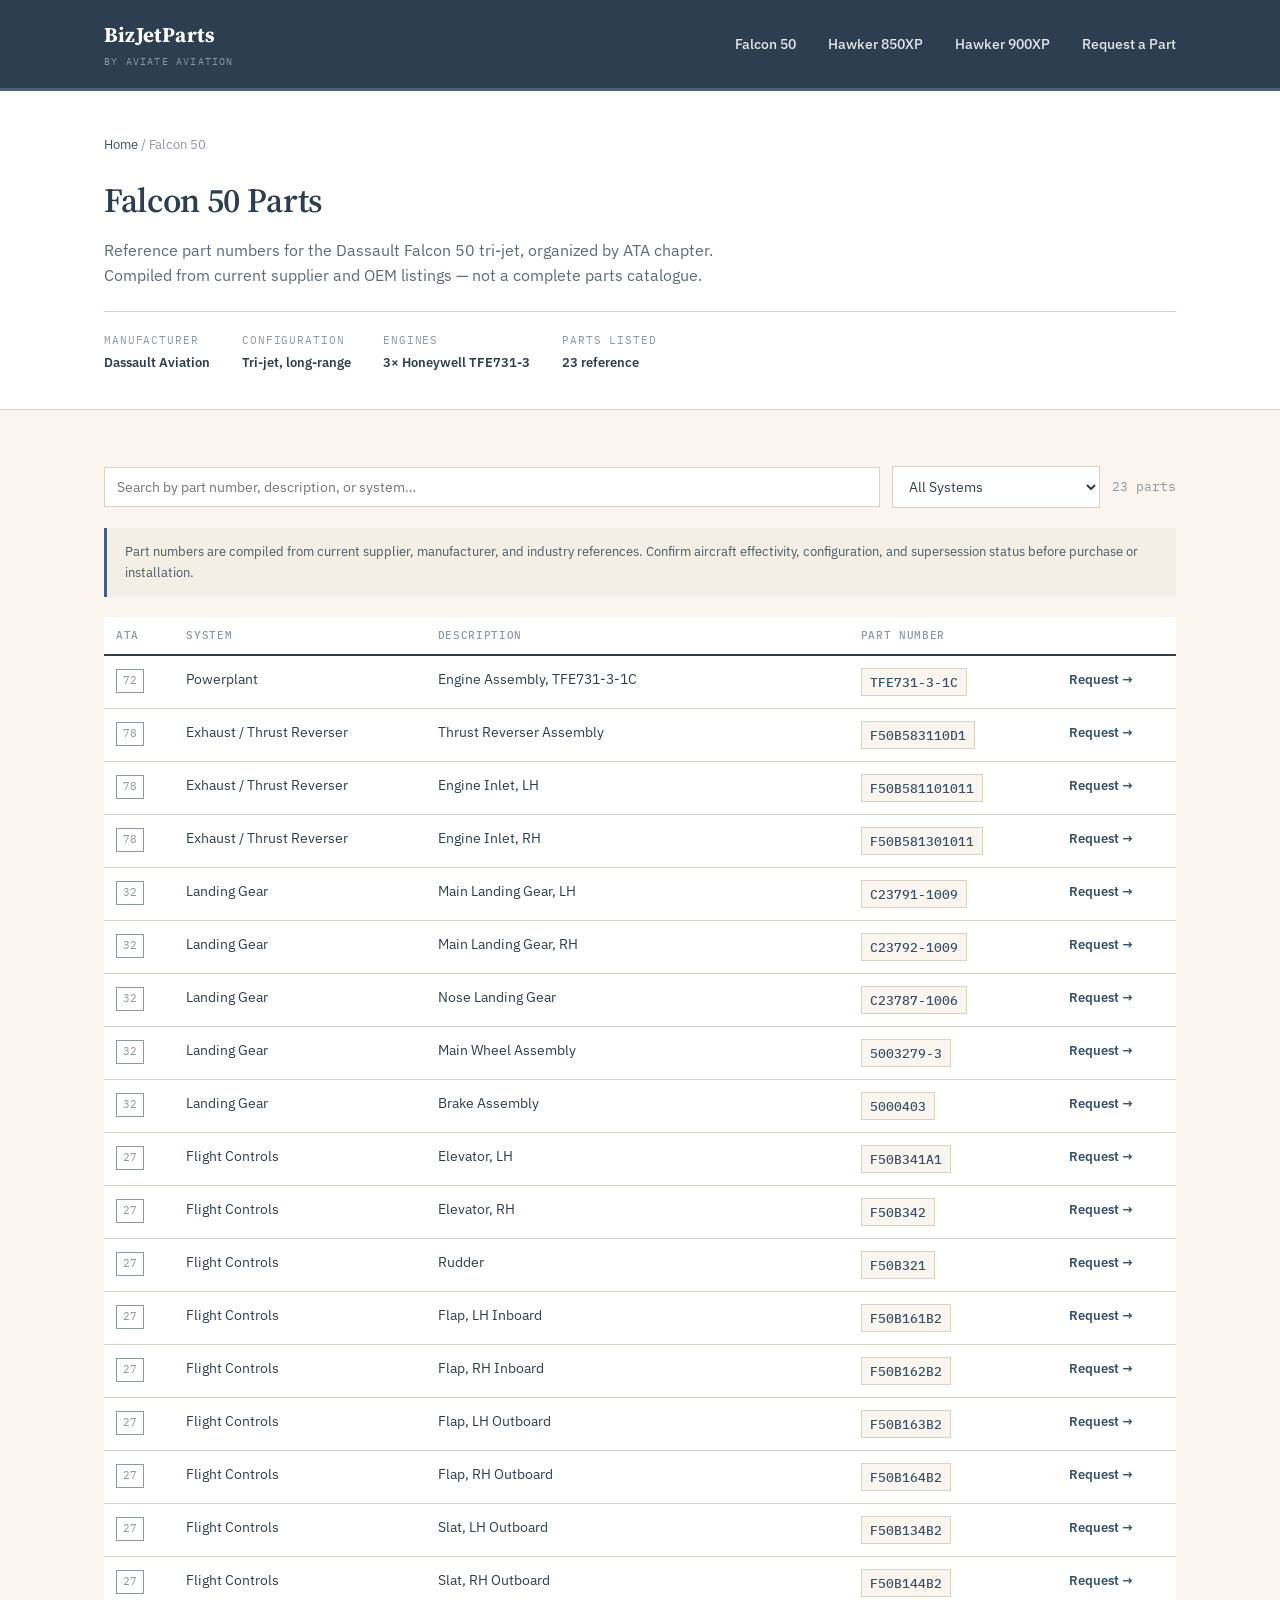
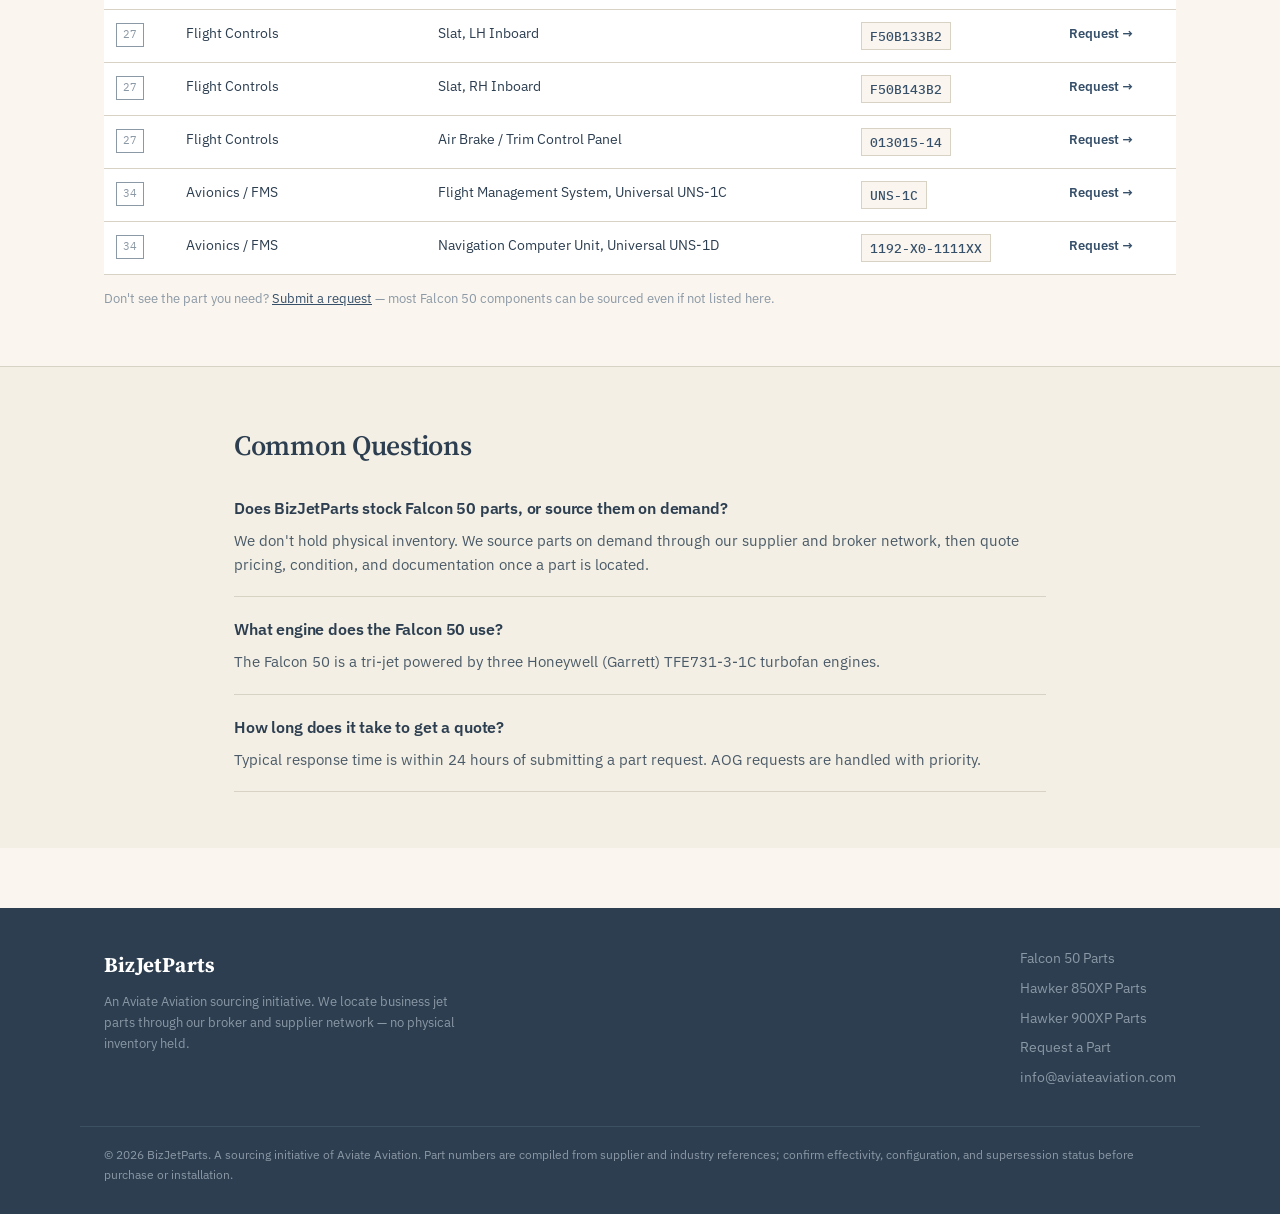
==== commit f2c2c1e1: "Widen FAQ section container from 760px to 860px" ====
--- a/falcon-50/index.html
+++ b/falcon-50/index.html
@@ -159,7 +159,7 @@
   </section>
 
   <section class="section" style="background:#F3EFE4; border-top:1px solid var(--rule);">
-    <div class="container" style="max-width:760px;">
+    <div class="container" style="max-width:860px;">
       <h2>Common Questions</h2>
       <div class="faq-item">
         <h3>Does BizJetParts stock Falcon 50 parts, or source them on demand?</h3>
--- a/css/style.css
+++ b/css/style.css
@@ -70,7 +70,7 @@
   margin-bottom: 14px; display: block;
 }
 .hero h1 { font-size: 40px; line-height: 1.15; max-width: 780px; margin-bottom: 18px; }
-.hero p.lede { font-size: 18px; color: #4a5a68; max-width: 620px; margin-bottom: 28px; }
+.hero p.lede { font-size: 18px; color: #4a5a68; max-width: 780px; margin-bottom: 28px; }
 .hero-actions { display: flex; gap: 14px; flex-wrap: wrap; }
 
 .btn {
@@ -86,7 +86,7 @@
 /* AIRCRAFT GRID */
 .section { padding: 56px 0; }
 .section h2 { font-size: 28px; margin-bottom: 8px; }
-.section .section-sub { color: #5c6b78; margin-bottom: 32px; max-width: 640px; }
+.section .section-sub { color: #5c6b78; margin-bottom: 32px; max-width: 820px; }
 
 .aircraft-grid {
   display: grid; grid-template-columns: repeat(auto-fit, minmax(280px, 1fr)); gap: 20px;
@@ -297,6 +297,7 @@
     border: none; padding: 4px 0; display: flex; align-items: baseline; gap: 8px;
     flex-wrap: wrap;
   }
+  /* Reorder visually: part number + description first (row 1 & 2), then ata/system, then request */
   table.parts-table tbody td:nth-child(1) { order: 3; font-size: 12px; color: var(--steel); }
   table.parts-table tbody td:nth-child(2) { order: 4; font-size: 12px; color: var(--steel); }
   table.parts-table tbody td:nth-child(3) { order: 2; font-weight: 600; font-size: 15px; color: var(--charcoal); padding-top: 2px; }
@@ -322,7 +323,13 @@
 }
 
 /* Trust section */
-.trust-grid { display: grid; grid-template-columns: repeat(auto-fit, minmax(220px, 1fr)); gap: 18px; margin-top: 24px; }
+.trust-grid { display: grid; grid-template-columns: repeat(3, 1fr); gap: 18px; margin-top: 24px; }
+@media (max-width: 860px) {
+  .trust-grid { grid-template-columns: repeat(2, 1fr); }
+}
+@media (max-width: 560px) {
+  .trust-grid { grid-template-columns: 1fr; }
+}
 .trust-item { background: var(--white); border: 1px solid var(--rule); padding: 18px; font-size: 14px; }
 .trust-item .trust-label { font-family: 'IBM Plex Mono', monospace; font-size: 11px; text-transform: uppercase; letter-spacing: 0.06em; color: var(--slate-dark); margin-bottom: 6px; display: block; }
 
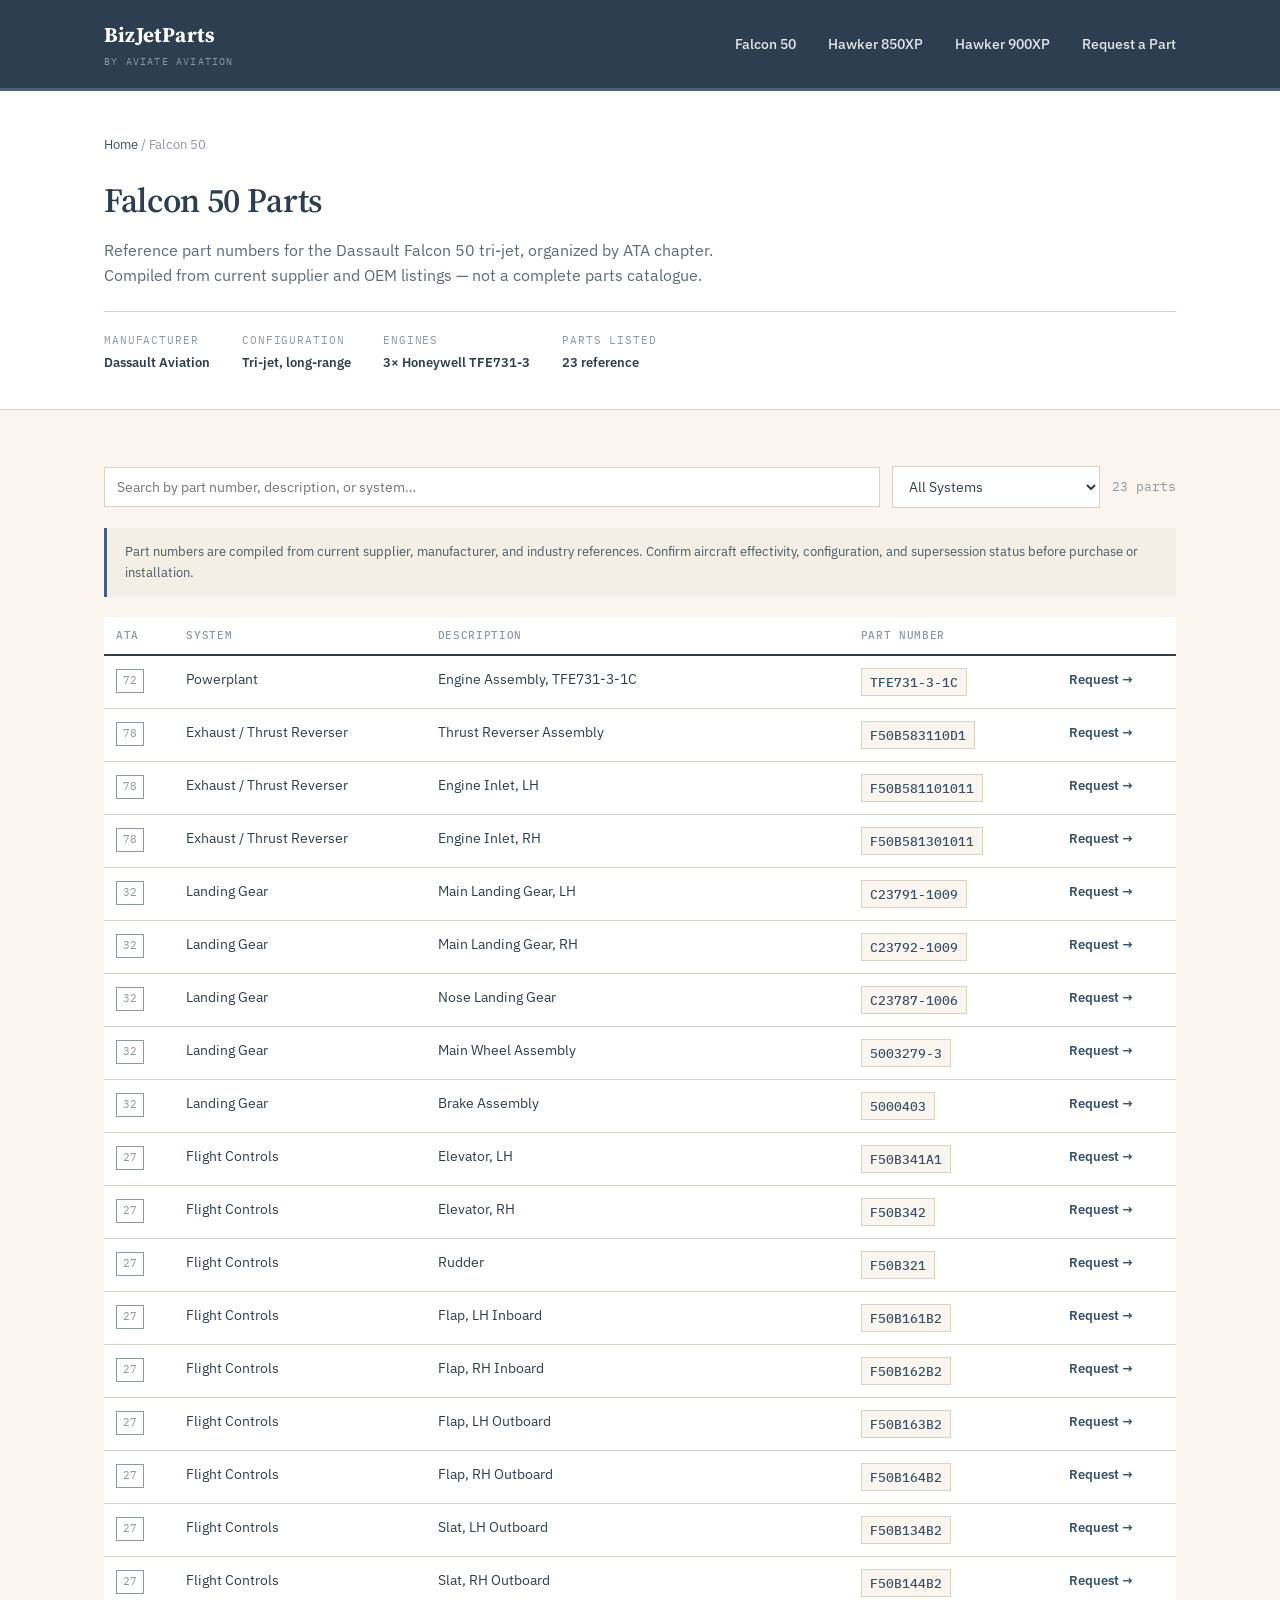
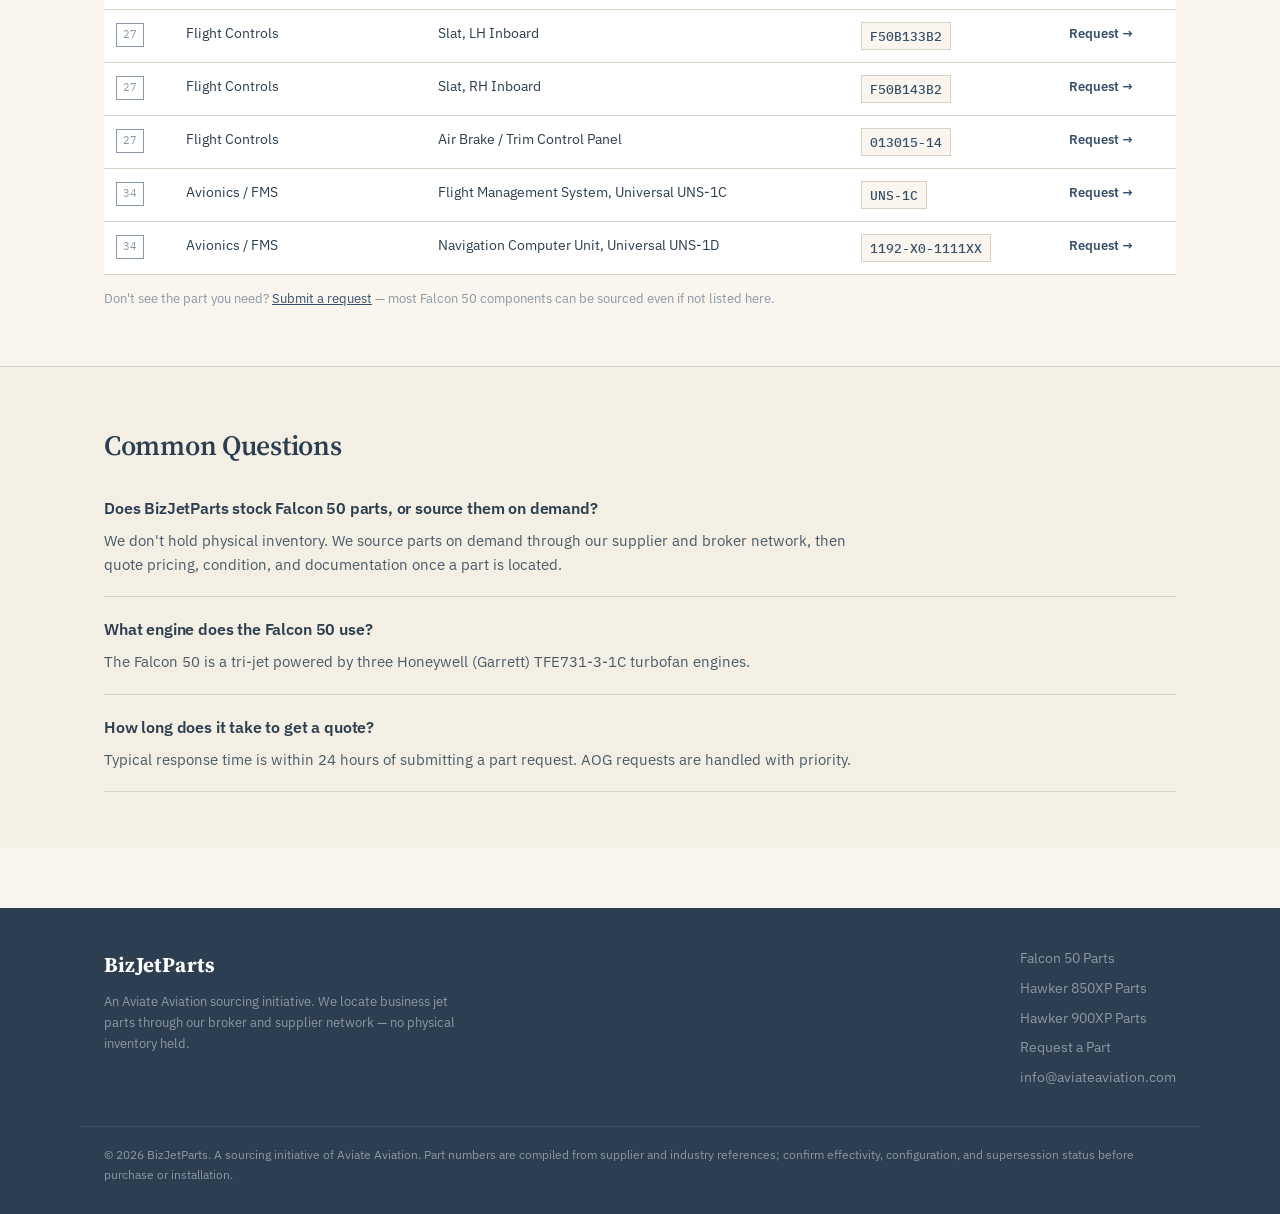
==== commit fbe97370: "Fix FAQ alignment: use standard centered container matching rest of page" ====
--- a/falcon-50/index.html
+++ b/falcon-50/index.html
@@ -159,7 +159,7 @@
   </section>
 
   <section class="section" style="background:#F3EFE4; border-top:1px solid var(--rule);">
-    <div class="container" style="max-width:860px;">
+    <div class="container">
       <h2>Common Questions</h2>
       <div class="faq-item">
         <h3>Does BizJetParts stock Falcon 50 parts, or source them on demand?</h3>
--- a/css/style.css
+++ b/css/style.css
@@ -158,7 +158,7 @@
 .req-link { font-size: 13px; font-weight: 600; text-decoration: none; white-space: nowrap; }
 
 /* FORM */
-.form-wrap { max-width: 620px; }
+.form-wrap { max-width: 680px; margin: 0 auto; }
 .field { margin-bottom: 20px; }
 .field label { display: block; font-size: 13px; font-weight: 600; margin-bottom: 6px; }
 .field .hint { font-size: 12.5px; color: var(--steel); margin-top: 4px; }
@@ -171,8 +171,8 @@
 
 /* FAQ */
 .faq-item { border-bottom: 1px solid var(--rule); padding: 20px 0; }
-.faq-item h3 { font-size: 16px; font-family: 'IBM Plex Sans', sans-serif; font-weight: 600; margin-bottom: 8px; }
-.faq-item p { font-size: 14.5px; color: #4a5a68; }
+.faq-item h3 { font-size: 16px; font-family: 'IBM Plex Sans', sans-serif; font-weight: 600; margin-bottom: 8px; max-width: 780px; }
+.faq-item p { font-size: 14.5px; color: #4a5a68; max-width: 780px; }
 
 /* FOOTER */
 footer.site-footer { background: var(--charcoal); color: var(--white); padding: 40px 0 30px; margin-top: 60px; }
